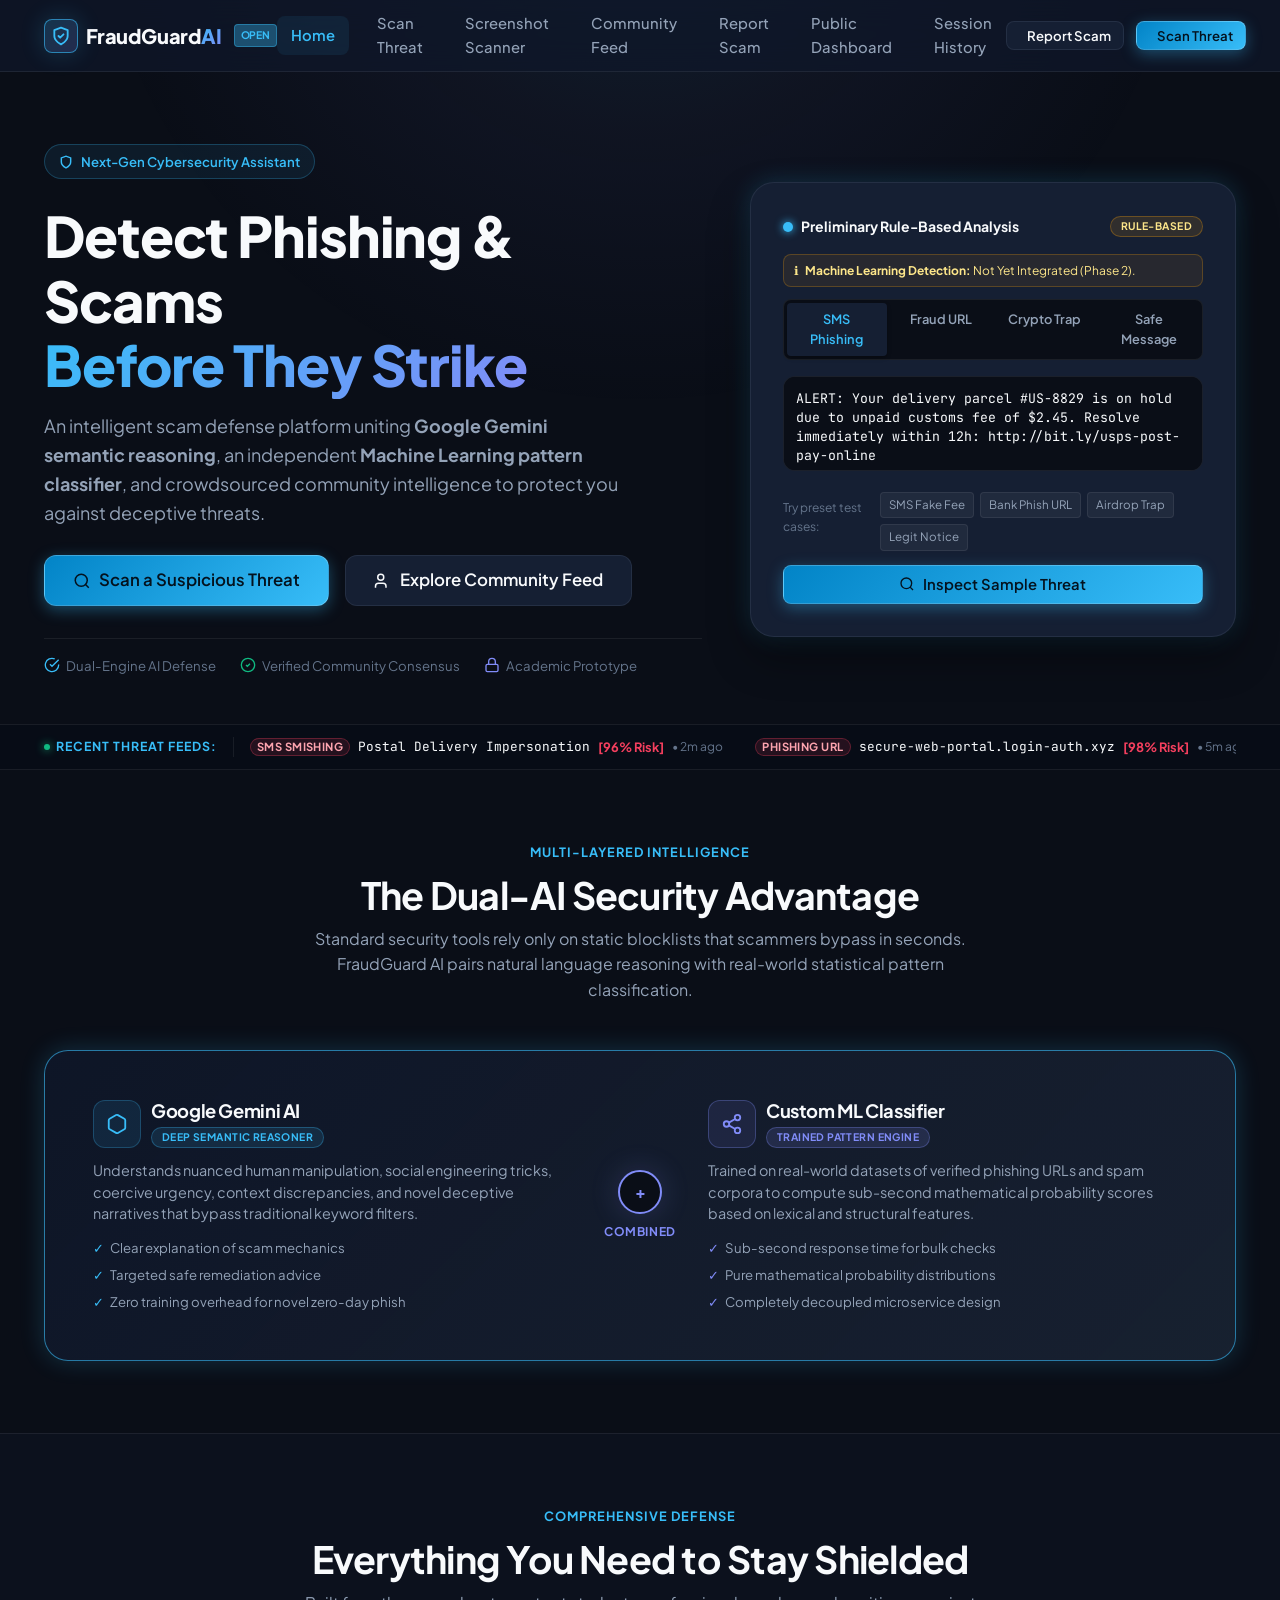
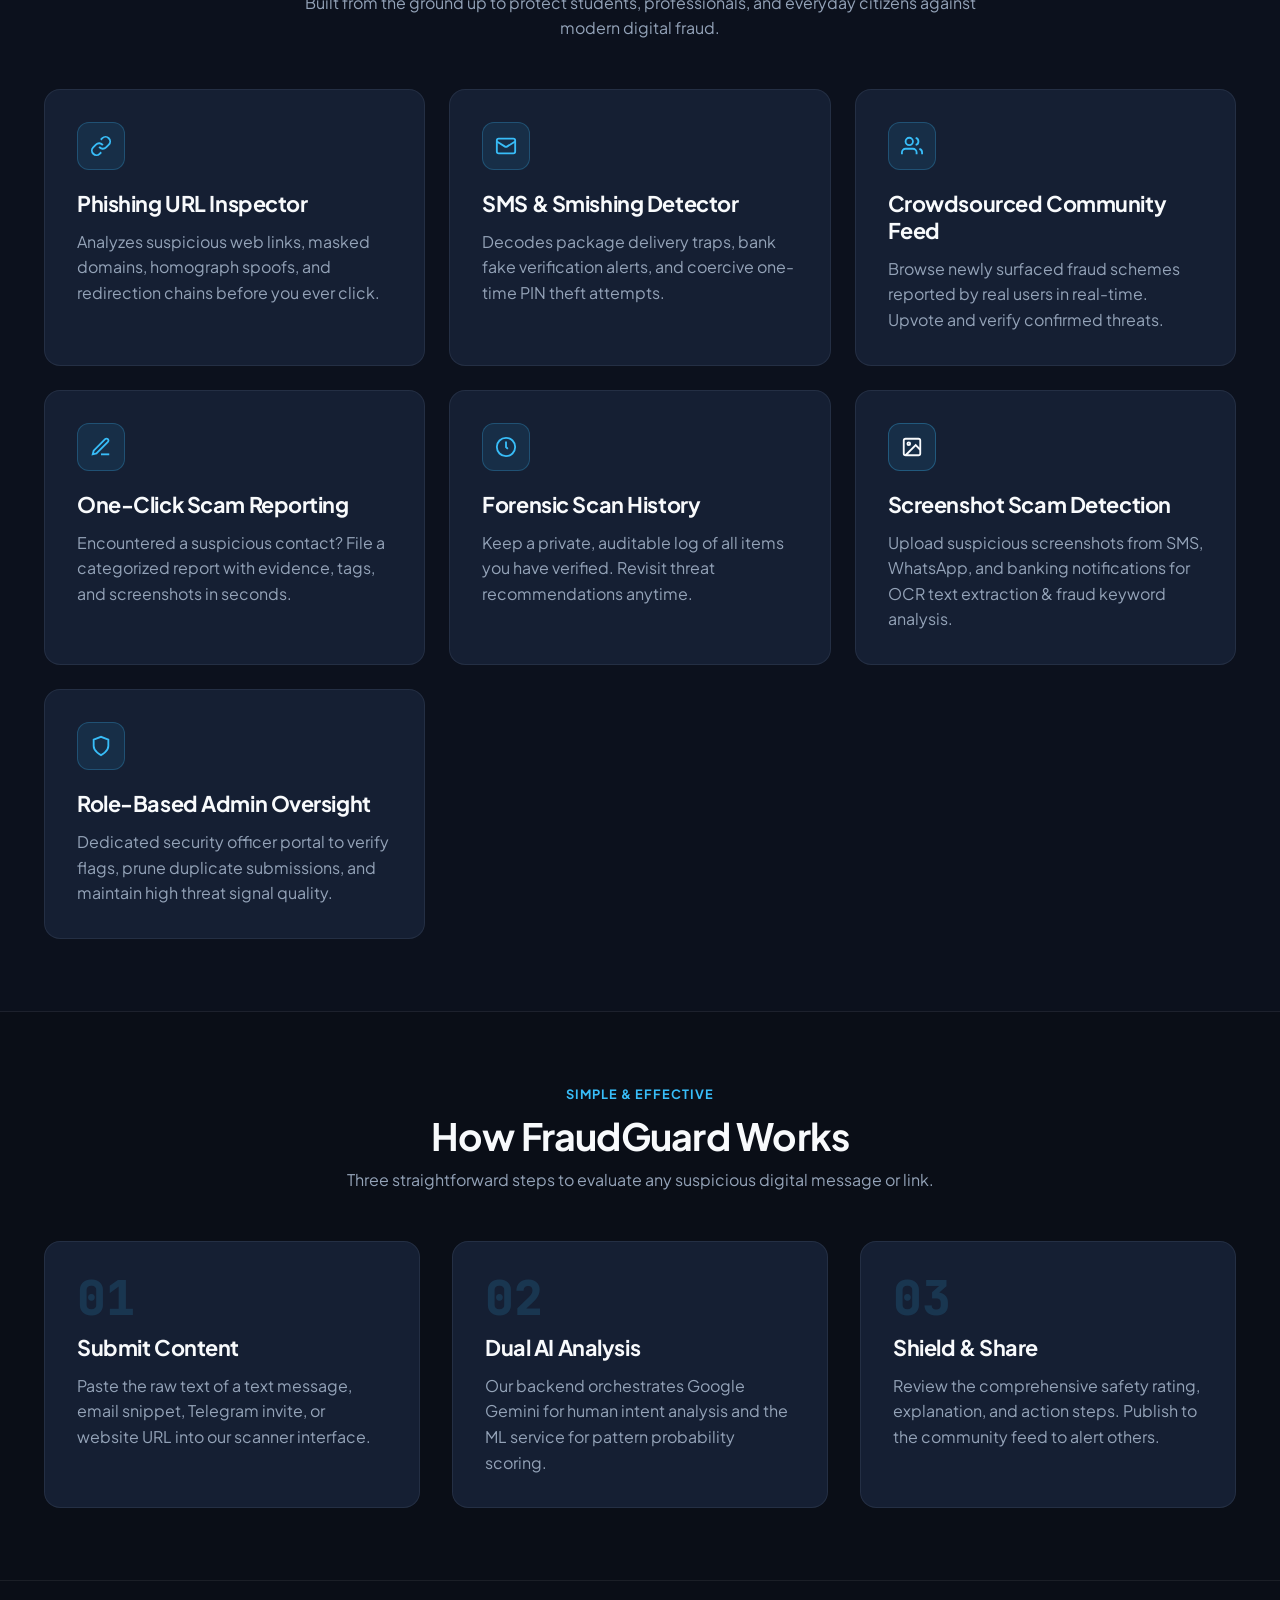
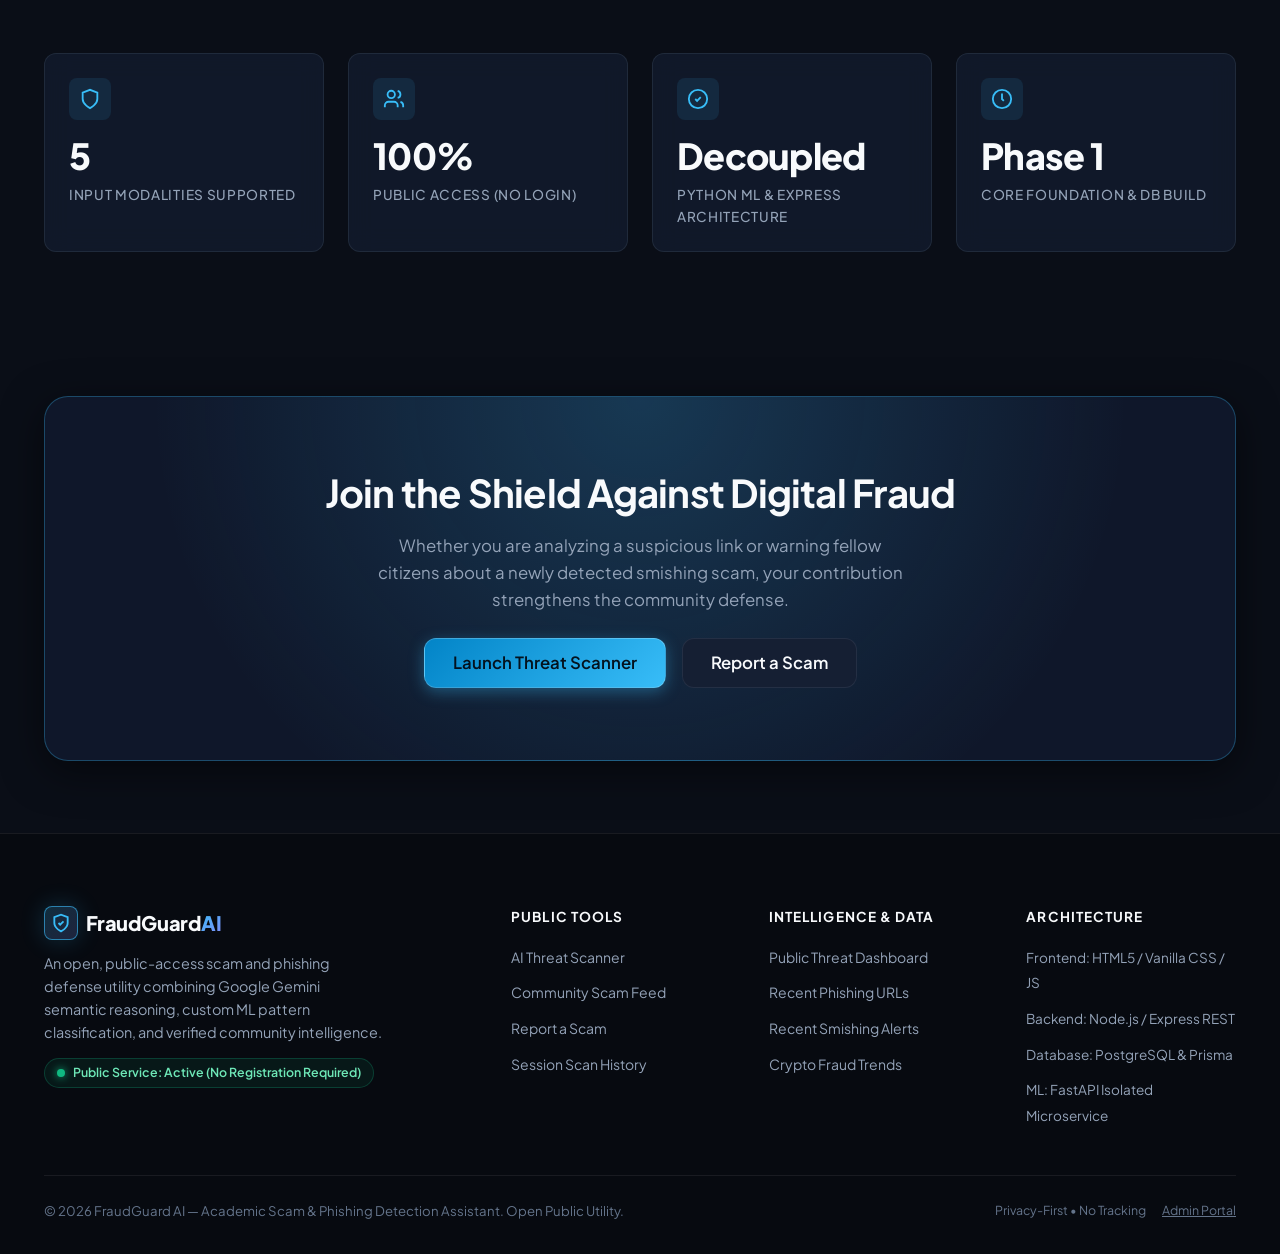
==== index.html @ fe442805 "Initial commit: FraudGuard AI frontend - HTML, CSS, JS pages and components" ====
<!DOCTYPE html>
<html lang="en">

<head>
  <meta charset="UTF-8">
  <meta name="viewport" content="width=device-width, initial-scale=1.0">
  <meta name="description"
    content="FraudGuard AI - AI-Powered Community Scam and Phishing Detection Assistant combining Google Gemini and Machine Learning to protect users from online fraud.">
  <title>FraudGuard AI — Community Scam & Phishing Detection Assistant</title>

  <!-- Google Fonts: Plus Jakarta Sans & JetBrains Mono -->
  <link rel="preconnect" href="https://fonts.googleapis.com">
  <link rel="preconnect" href="https://fonts.gstatic.com" crossorigin>
  <link
    href="https://fonts.googleapis.com/css2?family=JetBrains+Mono:wght@400;500;600&family=Plus+Jakarta+Sans:wght@300;400;500;600;700;800&display=swap"
    rel="stylesheet">

  <!-- Core Design System & Components -->
  <link rel="stylesheet" href="css/variables.css">
  <link rel="stylesheet" href="css/base.css">
  <link rel="stylesheet" href="css/components.css">
  <link rel="stylesheet" href="css/home.css">
</head>

<body>

  <!-- Reusable Navigation Bar Mount -->
  <div id="navbar-mount"></div>

  <!-- Toast Notification Container -->
  <div id="toast-container"></div>

  <main class="main-content">
    <!-- =====================================================================
         1. HERO SECTION & INTERACTIVE PLAYGROUND
         ===================================================================== -->
    <section class="hero-section">
      <div class="app-container hero-grid">

        <!-- Left Hero Column: Value Proposition -->
        <div class="hero-content">
          <div class="hero-pill">
            <svg width="14" height="14" viewBox="0 0 24 24" fill="none" stroke="currentColor" stroke-width="2.5">
              <path d="M12 22s8-4 8-10V5l-8-3-8 3v7c0 6 8 10 8 10z" />
            </svg>
            <span>Next-Gen Cybersecurity Assistant</span>
          </div>

          <h1 class="hero-title">
            Detect Phishing & Scams <br>
            <span class="gradient-text-cyan">Before They Strike</span>
          </h1>

          <p class="hero-subtitle">
            An intelligent scam defense platform uniting <strong>Google Gemini semantic reasoning</strong>, an
            independent <strong>Machine Learning pattern classifier</strong>, and crowdsourced community intelligence to
            protect you against deceptive threats.
          </p>

          <div class="hero-actions">
            <a href="pages/scan.html" class="btn btn-primary btn-lg">
              <svg width="18" height="18" viewBox="0 0 24 24" fill="none" stroke="currentColor" stroke-width="2">
                <circle cx="11" cy="11" r="8" />
                <path d="m21 21-4.3-4.3" />
              </svg>
              Scan a Suspicious Threat
            </a>
            <a href="pages/feed.html" class="btn btn-secondary btn-lg">
              <svg width="18" height="18" viewBox="0 0 24 24" fill="none" stroke="currentColor" stroke-width="2">
                <path d="M16 21v-2a4 4 0 0 0-4-4H6a4 4 0 0 0-4 4v2" />
                <circle cx="9" cy="7" r="4" />
              </svg>
              Explore Community Feed
            </a>
          </div>

          <div class="hero-trust">
            <div class="trust-item">
              <svg width="16" height="16" viewBox="0 0 24 24" fill="none" stroke="var(--primary)" stroke-width="2">
                <path d="M22 11.08V12a10 10 0 1 1-5.93-9.14" />
                <polyline points="22 4 12 14.01 9 11.01" />
              </svg>
              <span>Dual-Engine AI Defense</span>
            </div>
            <div class="trust-item">
              <svg width="16" height="16" viewBox="0 0 24 24" fill="none" stroke="var(--success)" stroke-width="2">
                <circle cx="12" cy="12" r="10" />
                <path d="m9 12 2 2 4-4" />
              </svg>
              <span>Verified Community Consensus</span>
            </div>
            <div class="trust-item">
              <svg width="16" height="16" viewBox="0 0 24 24" fill="none" stroke="var(--secondary)" stroke-width="2">
                <rect x="3" y="11" width="18" height="11" rx="2" ry="2" />
                <path d="M7 11V7a5 5 0 0 1 10 0v4" />
              </svg>
              <span>Academic Prototype</span>
            </div>
          </div>
        </div>

        <!-- Right Hero Column: Interactive Quick Demo Playground -->
        <div class="hero-demo-card">
          <div class="demo-card-header">
            <div style="display:flex; align-items:center; gap:8px;">
              <span
                style="width:10px; height:10px; border-radius:50%; background:var(--primary); box-shadow:0 0 8px var(--primary);"></span>
              <span style="font-size:0.875rem; font-weight:700; color:var(--text-main);">Preliminary Rule-Based
                Analysis</span>
            </div>
            <span class="badge badge-warning" style="font-size:0.65rem;">Rule-Based</span>
          </div>

          <!-- ML Not Yet Integrated Notice -->
          <div
            style="margin-bottom: 12px; background: rgba(245, 158, 11, 0.08); border: 1px solid rgba(245, 158, 11, 0.25); border-radius: var(--radius-sm); padding: 6px 10px; font-size: 0.75rem; color: #fde68a; display: flex; align-items: center; gap: 6px;">
            <span>ℹ</span>
            <span><strong>Machine Learning Detection:</strong> Not Yet Integrated (Phase 2).</span>
          </div>

          <div class="demo-tabs">
            <div class="demo-tab active" data-type="sms">SMS Phishing</div>
            <div class="demo-tab" data-type="url">Fraud URL</div>
            <div class="demo-tab" data-type="crypto">Crypto Trap</div>
            <div class="demo-tab" data-type="safe">Safe Message</div>
          </div>

          <textarea id="demo-threat-input" class="demo-input-box"
            placeholder="Paste suspicious SMS text, phishing URL, or message here...">ALERT: Your delivery parcel #US-8829 is on hold due to unpaid customs fee of $2.45. Resolve immediately within 12h: http://bit.ly/usps-post-pay-online</textarea>

          <div style="display:flex; justify-content:space-between; align-items:center; margin-top:6px;">
            <span style="font-size:0.75rem; color:var(--text-dim);">Try preset test cases:</span>
            <div class="demo-presets">
              <span class="preset-chip" data-preset="sms">SMS Fake Fee</span>
              <span class="preset-chip" data-preset="url">Bank Phish URL</span>
              <span class="preset-chip" data-preset="crypto">Airdrop Trap</span>
              <span class="preset-chip" data-preset="safe">Legit Notice</span>
            </div>
          </div>

          <button id="demo-analyze-btn" class="btn btn-primary" style="width:100%; margin-top:14px;">
            <svg width="16" height="16" viewBox="0 0 24 24" fill="none" stroke="currentColor" stroke-width="2">
              <circle cx="11" cy="11" r="8" />
              <path d="m21 21-4.3-4.3" />
            </svg>
            Inspect Sample Threat
          </button>

          <!-- Dynamic Analysis Result Panel -->
          <div id="demo-result-panel" class="demo-result-panel" style="display:none;">
            <div class="demo-score-row">
              <span id="demo-risk-badge" class="badge badge-danger">
                <span class="badge-dot"></span> Heuristic Risk Indicator
              </span>
              <span id="demo-score-number"
                style="font-family:var(--font-mono); font-weight:700; font-size:1.1rem; color:var(--text-main);">92/100</span>
            </div>

            <div class="demo-score-meter">
              <div id="demo-score-fill" class="demo-score-fill"
                style="width:92%; background:var(--danger); box-shadow:0 0 10px var(--danger);"></div>
            </div>

            <p id="demo-analysis-summary"
              style="font-size:0.8rem; color:var(--text-muted); margin-top:4px; line-height:1.4;">
              Evaluating content semantics and deceptive indicators...
            </p>

            <ul id="demo-flags-list" style="list-style:none; padding-left:0; margin-top:6px;"></ul>

            <div
              style="margin-top:8px; padding-top:8px; border-top:1px solid var(--border-subtle); display:flex; justify-content:space-between; align-items:center;">
              <span style="font-size:0.7rem; color:var(--text-dim);">Rule-based preliminary check</span>
              <a href="pages/scan.html" class="btn btn-outline btn-sm" style="font-size:0.75rem; padding:4px 10px;">
                Open Full Scanner &rarr;
              </a>
            </div>
          </div>
        </div>

      </div>
    </section>

    <!-- =====================================================================
         2. LIVE COMMUNITY THREAT TICKER
         ===================================================================== -->
    <div class="threat-ticker-bar">
      <div class="app-container" style="display:flex; align-items:center;">
        <div class="ticker-label">
          <span class="status-dot-pulse" style="width:6px; height:6px;"></span>
          Recent Threat Feeds:
        </div>
        <div style="overflow:hidden; flex:1; margin-left:var(--space-md);">
          <div id="threat-ticker-track" class="ticker-inner">
            <!-- Populated via home.js -->
          </div>
        </div>
      </div>
    </div>

    <!-- =====================================================================
         3. DUAL-ENGINE AI ADVANTAGE SHOWCASE
         ===================================================================== -->
    <section class="page-section">
      <div class="app-container">
        <div class="section-header">
          <span class="section-tag">Multi-Layered Intelligence</span>
          <h2>The Dual-AI Security Advantage</h2>
          <p>
            Standard security tools rely only on static blocklists that scammers bypass in seconds. FraudGuard AI pairs
            natural language reasoning with real-world statistical pattern classification.
          </p>
        </div>

        <div class="dual-engine-box">
          <!-- Engine 1 -->
          <div class="engine-col">
            <div style="display:flex; align-items:center; gap:10px;">
              <div class="feature-icon-wrapper" style="margin-bottom:0;">
                <svg width="22" height="22" viewBox="0 0 24 24" fill="none" stroke="currentColor" stroke-width="2">
                  <path
                    d="M21 16V8a2 2 0 0 0-1-1.73l-7-4a2 2 0 0 0-2 0l-7 4A2 2 0 0 0 3 8v8a2 2 0 0 0 1 1.73l7 4a2 2 0 0 0 2 0l7-4A2 2 0 0 0 21 16z" />
                </svg>
              </div>
              <div>
                <h3 style="font-size:1.15rem;">Google Gemini AI</h3>
                <span class="badge badge-primary" style="font-size:0.65rem;">Deep Semantic Reasoner</span>
              </div>
            </div>
            <p style="font-size:0.9rem; line-height:1.5;">
              Understands nuanced human manipulation, social engineering tricks, coercive urgency, context
              discrepancies, and novel deceptive narratives that bypass traditional keyword filters.
            </p>
            <ul
              style="list-style:none; font-size:0.825rem; color:var(--text-muted); display:flex; flex-direction:column; gap:6px;">
              <li style="display:flex; gap:6px;"><span style="color:var(--primary);">✓</span> Clear explanation of scam
                mechanics</li>
              <li style="display:flex; gap:6px;"><span style="color:var(--primary);">✓</span> Targeted safe remediation
                advice</li>
              <li style="display:flex; gap:6px;"><span style="color:var(--primary);">✓</span> Zero training overhead for
                novel zero-day phish</li>
            </ul>
          </div>

          <!-- Central Connector -->
          <div class="engine-connector">
            <div class="engine-plus-badge">+</div>
            <span
              style="font-size:0.75rem; color:var(--secondary); font-weight:700; text-transform:uppercase; letter-spacing:0.05em;">Combined</span>
          </div>

          <!-- Engine 2 -->
          <div class="engine-col">
            <div style="display:flex; align-items:center; gap:10px;">
              <div class="feature-icon-wrapper"
                style="margin-bottom:0; background:rgba(129, 140, 248, 0.1); border-color:rgba(129, 140, 248, 0.3); color:var(--secondary);">
                <svg width="22" height="22" viewBox="0 0 24 24" fill="none" stroke="currentColor" stroke-width="2">
                  <circle cx="18" cy="5" r="3" />
                  <circle cx="6" cy="12" r="3" />
                  <circle cx="18" cy="19" r="3" />
                  <line x1="8.59" y1="13.51" x2="15.42" y2="17.49" />
                  <line x1="15.41" y1="6.51" x2="8.59" y2="10.49" />
                </svg>
              </div>
              <div>
                <h3 style="font-size:1.15rem;">Custom ML Classifier</h3>
                <span class="badge"
                  style="background:rgba(129, 140, 248, 0.15); color:var(--secondary); border:1px solid rgba(129, 140, 248, 0.3); font-size:0.65rem;">Trained
                  Pattern Engine</span>
              </div>
            </div>
            <p style="font-size:0.9rem; line-height:1.5;">
              Trained on real-world datasets of verified phishing URLs and spam corpora to compute sub-second
              mathematical probability scores based on lexical and structural features.
            </p>
            <ul
              style="list-style:none; font-size:0.825rem; color:var(--text-muted); display:flex; flex-direction:column; gap:6px;">
              <li style="display:flex; gap:6px;"><span style="color:var(--secondary);">✓</span> Sub-second response time
                for bulk checks</li>
              <li style="display:flex; gap:6px;"><span style="color:var(--secondary);">✓</span> Pure mathematical
                probability distributions</li>
              <li style="display:flex; gap:6px;"><span style="color:var(--secondary);">✓</span> Completely decoupled
                microservice design</li>
            </ul>
          </div>
        </div>
      </div>
    </section>

    <!-- =====================================================================
         4. CORE PLATFORM CAPABILITIES GRID
         ===================================================================== -->
    <section class="page-section"
      style="background:rgba(15, 23, 42, 0.4); border-top:1px solid var(--border-subtle); border-bottom:1px solid var(--border-subtle);">
      <div class="app-container">
        <div class="section-header">
          <span class="section-tag">Comprehensive Defense</span>
          <h2>Everything You Need to Stay Shielded</h2>
          <p>Built from the ground up to protect students, professionals, and everyday citizens against modern digital
            fraud.</p>
        </div>

        <div class="feature-grid">
          <!-- Feature 1 -->
          <div class="feature-card">
            <div class="feature-icon-wrapper">
              <svg width="22" height="22" viewBox="0 0 24 24" fill="none" stroke="currentColor" stroke-width="2">
                <path d="M10 13a5 5 0 0 0 7.54.54l3-3a5 5 0 0 0-7.07-7.07l-1.72 1.71" />
                <path d="M14 11a5 5 0 0 0-7.54-.54l-3 3a5 5 0 0 0 7.07 7.07l1.71-1.71" />
              </svg>
            </div>
            <h3>Phishing URL Inspector</h3>
            <p>Analyzes suspicious web links, masked domains, homograph spoofs, and redirection chains before you ever
              click.</p>
          </div>

          <!-- Feature 2 -->
          <div class="feature-card">
            <div class="feature-icon-wrapper">
              <svg width="22" height="22" viewBox="0 0 24 24" fill="none" stroke="currentColor" stroke-width="2">
                <rect x="2" y="4" width="20" height="16" rx="2" />
                <path d="m22 7-8.97 5.7a1.94 1.94 0 0 1-2.06 0L2 7" />
              </svg>
            </div>
            <h3>SMS & Smishing Detector</h3>
            <p>Decodes package delivery traps, bank fake verification alerts, and coercive one-time PIN theft attempts.
            </p>
          </div>

          <!-- Feature 3 -->
          <div class="feature-card">
            <div class="feature-icon-wrapper">
              <svg width="22" height="22" viewBox="0 0 24 24" fill="none" stroke="currentColor" stroke-width="2">
                <path d="M17 21v-2a4 4 0 0 0-4-4H5a4 4 0 0 0-4 4v2" />
                <circle cx="9" cy="7" r="4" />
                <path d="M23 21v-2a4 4 0 0 0-3-3.87" />
                <path d="M16 3.13a4 4 0 0 1 0 7.75" />
              </svg>
            </div>
            <h3>Crowdsourced Community Feed</h3>
            <p>Browse newly surfaced fraud schemes reported by real users in real-time. Upvote and verify confirmed
              threats.</p>
          </div>

          <!-- Feature 4 -->
          <div class="feature-card">
            <div class="feature-icon-wrapper">
              <svg width="22" height="22" viewBox="0 0 24 24" fill="none" stroke="currentColor" stroke-width="2">
                <path d="M12 20h9" />
                <path d="M16.5 3.5a2.121 2.121 0 0 1 3 3L7 19l-4 1 1-4L16.5 3.5z" />
              </svg>
            </div>
            <h3>One-Click Scam Reporting</h3>
            <p>Encountered a suspicious contact? File a categorized report with evidence, tags, and screenshots in
              seconds.</p>
          </div>

          <!-- Feature 5 -->
          <div class="feature-card">
            <div class="feature-icon-wrapper">
              <svg width="22" height="22" viewBox="0 0 24 24" fill="none" stroke="currentColor" stroke-width="2">
                <circle cx="12" cy="12" r="10" />
                <polyline points="12 6 12 12 14 14" />
              </svg>
            </div>
            <h3>Forensic Scan History</h3>
            <p>Keep a private, auditable log of all items you have verified. Revisit threat recommendations anytime.</p>
          </div>

          <!-- Feature 7: Screenshot Scam Detection -->
          <div class="feature-card">
            <div class="feature-icon-wrapper" style="background:rgba(56, 189, 248, 0.1); border-color:rgba(56, 189, 248, 0.3); color:var(--accent-cyan);">
              <svg width="22" height="22" viewBox="0 0 24 24" fill="none" stroke="currentColor" stroke-width="2">
                <rect x="3" y="3" width="18" height="18" rx="2" ry="2"/>
                <circle cx="8.5" cy="8.5" r="1.5"/>
                <polyline points="21 15 16 10 5 21"/>
              </svg>
            </div>
            <h3>Screenshot Scam Detection</h3>
            <p>Upload suspicious screenshots from SMS, WhatsApp, and banking notifications for OCR text extraction & fraud keyword analysis.</p>
          </div>

          <!-- Feature 6 -->
          <div class="feature-card">
            <div class="feature-icon-wrapper">
              <svg width="22" height="22" viewBox="0 0 24 24" fill="none" stroke="currentColor" stroke-width="2">
                <path d="M12 22s8-4 8-10V5l-8-3-8 3v7c0 6 8 10 8 10z" />
              </svg>
            </div>
            <h3>Role-Based Admin Oversight</h3>
            <p>Dedicated security officer portal to verify flags, prune duplicate submissions, and maintain high threat
              signal quality.</p>
          </div>
        </div>
      </div>
    </section>

    <!-- =====================================================================
         5. HOW IT WORKS 3-STEP PROCESS
         ===================================================================== -->
    <section class="page-section">
      <div class="app-container">
        <div class="section-header">
          <span class="section-tag">Simple & Effective</span>
          <h2>How FraudGuard Works</h2>
          <p>Three straightforward steps to evaluate any suspicious digital message or link.</p>
        </div>

        <div class="workflow-grid">
          <!-- Step 1 -->
          <div class="workflow-card">
            <div class="step-number">01</div>
            <h3>Submit Content</h3>
            <p>Paste the raw text of a text message, email snippet, Telegram invite, or website URL into our scanner
              interface.</p>
          </div>

          <!-- Step 2 -->
          <div class="workflow-card">
            <div class="step-number">02</div>
            <h3>Dual AI Analysis</h3>
            <p>Our backend orchestrates Google Gemini for human intent analysis and the ML service for pattern
              probability scoring.</p>
          </div>

          <!-- Step 3 -->
          <div class="workflow-card">
            <div class="step-number">03</div>
            <h3>Shield & Share</h3>
            <p>Review the comprehensive safety rating, explanation, and action steps. Publish to the community feed to
              alert others.</p>
          </div>
        </div>
      </div>
    </section>

    <!-- =====================================================================
         6. COMMUNITY IMPACT & ARCHITECTURE STATUS
         ===================================================================== -->
    <section id="community-stats-section" class="page-section" style="border-top:1px solid var(--border-subtle);">
      <div class="app-container">
        <div class="stats-grid">
          <div class="stat-card">
            <div class="stat-icon">
              <svg width="22" height="22" viewBox="0 0 24 24" fill="none" stroke="currentColor" stroke-width="2">
                <path d="M12 22s8-4 8-10V5l-8-3-8 3v7c0 6 8 10 8 10z" />
              </svg>
            </div>
            <div class="stat-value">5</div>
            <div class="stat-label">Input Modalities Supported</div>
          </div>

          <div class="stat-card">
            <div class="stat-icon">
              <svg width="22" height="22" viewBox="0 0 24 24" fill="none" stroke="currentColor" stroke-width="2">
                <path d="M16 21v-2a4 4 0 0 0-4-4H6a4 4 0 0 0-4 4v2" />
                <circle cx="9" cy="7" r="4" />
                <path d="M22 21v-2a4 4 0 0 0-3-3.87" />
                <path d="M16 3.13a4 4 0 0 1 0 7.75" />
              </svg>
            </div>
            <div class="stat-value">100%</div>
            <div class="stat-label">Public Access (No Login)</div>
          </div>

          <div class="stat-card">
            <div class="stat-icon">
              <svg width="22" height="22" viewBox="0 0 24 24" fill="none" stroke="currentColor" stroke-width="2">
                <path d="m9 12 2 2 4-4" />
                <circle cx="12" cy="12" r="10" />
              </svg>
            </div>
            <div class="stat-value">Decoupled</div>
            <div class="stat-label">Python ML & Express Architecture</div>
          </div>

          <div class="stat-card">
            <div class="stat-icon">
              <svg width="22" height="22" viewBox="0 0 24 24" fill="none" stroke="currentColor" stroke-width="2">
                <circle cx="12" cy="12" r="10" />
                <polyline points="12 6 12 12 14 14" />
              </svg>
            </div>
            <div class="stat-value">Phase 1</div>
            <div class="stat-label">Core Foundation & DB Build</div>
          </div>
        </div>
      </div>
    </section>

    <!-- =====================================================================
         7. CALL TO ACTION BANNER
         ===================================================================== -->
    <section class="page-section">
      <div class="app-container">
        <div class="cta-banner">
          <h2 style="font-size:clamp(1.8rem, 3vw, 2.5rem);">Join the Shield Against Digital Fraud</h2>
          <p style="max-width:540px; font-size:1.05rem;">
            Whether you are analyzing a suspicious link or warning fellow citizens about a newly detected smishing scam,
            your contribution strengthens the community defense.
          </p>
          <div style="display:flex; gap:var(--space-md); flex-wrap:wrap; margin-top:var(--space-xs);">
            <a href="pages/scan.html" class="btn btn-primary btn-lg">Launch Threat Scanner</a>
            <a href="pages/report.html" class="btn btn-secondary btn-lg">Report a Scam</a>
          </div>
        </div>
      </div>
    </section>
  </main>

  <!-- Reusable Footer Mount -->
  <div id="footer-mount"></div>

  <!-- Modular Scripts -->
  <script src="js/config.js"></script>
  <script src="js/storage.js"></script>
  <script src="js/components/toast.js"></script>
  <script src="js/components/navbar.js"></script>
  <script src="js/components/footer.js"></script>
  <script src="js/home.js"></script>
</body>

</html>
---- css/variables.css ----
/**
 * FraudGuard AI - Design System Variables & Tokens
 * Modern Cybersecurity & AI Aesthetics: Deep dark space canvas, neon cyan/indigo glow, crisp hierarchy.
 */

:root {
  /* Color Palette - Core Canvas & Surfaces */
  --bg-primary: #0a0e17;        /* Ultra deep slate blue */
  --bg-secondary: #0f172a;      /* Slate navy container */
  --bg-surface: #151f33;        /* Card surface */
  --bg-surface-hover: #1e2c47;  /* Hover card surface */
  --bg-glass: rgba(15, 23, 42, 0.75);
  --bg-glass-card: rgba(21, 31, 51, 0.65);
  --bg-glass-subtle: rgba(255, 255, 255, 0.03);

  /* Borders & Dividers */
  --border-subtle: rgba(255, 255, 255, 0.07);
  --border-card: rgba(148, 163, 184, 0.12);
  --border-focus: rgba(56, 189, 248, 0.6);
  --border-glass: rgba(255, 255, 255, 0.1);

  /* Primary Brand & AI Accent */
  --primary: #38bdf8;           /* Neon Cyan */
  --primary-glow: rgba(56, 189, 248, 0.35);
  --primary-hover: #0284c7;
  --secondary: #818cf8;         /* Electric Indigo */
  --secondary-glow: rgba(129, 140, 248, 0.35);
  --accent-purple: #c084fc;      /* AI Magenta / Purple */

  /* Semantic Status Colors */
  --danger: #f43f5e;            /* High Risk / Phishing / Scam */
  --danger-glow: rgba(244, 63, 94, 0.35);
  --danger-bg: rgba(244, 63, 94, 0.12);
  --danger-border: rgba(244, 63, 94, 0.3);

  --warning: #f59e0b;           /* Suspicious / Medium Risk */
  --warning-glow: rgba(245, 158, 11, 0.35);
  --warning-bg: rgba(245, 158, 11, 0.12);
  --warning-border: rgba(245, 158, 11, 0.3);

  --success: #10b981;           /* Legitimate / Safe */
  --success-glow: rgba(16, 185, 129, 0.35);
  --success-bg: rgba(16, 185, 129, 0.12);
  --success-border: rgba(16, 185, 129, 0.3);

  --info: #0ea5e9;              /* Neutral Analysis / System */
  --info-bg: rgba(14, 165, 233, 0.12);

  /* Typography Colors */
  --text-main: #f8fafc;         /* Bright high-contrast white */
  --text-muted: #94a3b8;        /* Soft secondary slate */
  --text-dim: #64748b;          /* Low priority tertiary slate */
  --text-inverse: #090d16;

  /* Typography Families */
  --font-sans: 'Plus Jakarta Sans', -apple-system, BlinkMacSystemFont, 'Segoe UI', Roboto, Oxygen, Ubuntu, Cantarell, sans-serif;
  --font-mono: 'JetBrains Mono', 'Fira Code', Menlo, Monaco, Consolas, monospace;

  /* Spacing Scale */
  --space-2xs: 0.25rem;  /* 4px */
  --space-xs: 0.5rem;   /* 8px */
  --space-sm: 0.75rem;  /* 12px */
  --space-md: 1rem;     /* 16px */
  --space-lg: 1.5rem;   /* 24px */
  --space-xl: 2rem;     /* 32px */
  --space-2xl: 3rem;    /* 48px */
  --space-3xl: 4.5rem;  /* 72px */

  /* Radius */
  --radius-xs: 4px;
  --radius-sm: 8px;
  --radius-md: 12px;
  --radius-lg: 16px;
  --radius-xl: 24px;
  --radius-full: 9999px;

  /* Shadows & Glows */
  --shadow-sm: 0 2px 4px rgba(0, 0, 0, 0.25);
  --shadow-md: 0 4px 12px rgba(0, 0, 0, 0.35);
  --shadow-lg: 0 10px 25px -5px rgba(0, 0, 0, 0.5);
  --shadow-glow-cyan: 0 0 25px rgba(56, 189, 248, 0.2);
  --shadow-glow-indigo: 0 0 30px rgba(129, 140, 248, 0.2);
  --shadow-glow-danger: 0 0 25px rgba(244, 63, 94, 0.25);

  /* Transitions */
  --transition-fast: 150ms cubic-bezier(0.4, 0, 0.2, 1);
  --transition-normal: 250ms cubic-bezier(0.4, 0, 0.2, 1);
  --transition-slow: 400ms cubic-bezier(0.16, 1, 0.3, 1);

  /* Container Max Width */
  --max-width: 1240px;
  --header-height: 72px;
}
---- css/base.css ----
/**
 * FraudGuard AI - Base Styles & Typography Reset
 */

@import url('https://fonts.googleapis.com/css2?family=JetBrains+Mono:wght@400;500;600&family=Plus+Jakarta+Sans:wght@300;400;500;600;700;800&display=swap');

*, *::before, *::after {
  box-sizing: border-box;
  margin: 0;
  padding: 0;
}

html {
  font-size: 16px;
  scroll-behavior: smooth;
  color-scheme: dark;
}

body {
  font-family: var(--font-sans);
  background-color: var(--bg-primary);
  color: var(--text-main);
  line-height: 1.6;
  min-height: 100vh;
  display: flex;
  flex-direction: column;
  overflow-x: hidden;
  -webkit-font-smoothing: antialiased;
  -moz-osx-font-smoothing: grayscale;
}

/* Background atmospheric cyber glow */
body::before {
  content: '';
  position: fixed;
  top: 0;
  left: 50%;
  transform: translateX(-50%);
  width: 100vw;
  height: 600px;
  background: radial-gradient(circle 800px at 50% -150px, rgba(56, 189, 248, 0.12), rgba(129, 140, 248, 0.05), transparent 70%);
  pointer-events: none;
  z-index: 0;
}

/* Typography elements */
h1, h2, h3, h4, h5, h6 {
  font-weight: 700;
  line-height: 1.25;
  color: var(--text-main);
  letter-spacing: -0.02em;
}

h1 {
  font-size: clamp(2.25rem, 4vw + 1rem, 3.5rem);
  font-weight: 800;
}

h2 {
  font-size: clamp(1.75rem, 2.5vw + 0.5rem, 2.35rem);
}

h3 {
  font-size: 1.35rem;
}

p {
  color: var(--text-muted);
}

a {
  color: var(--primary);
  text-decoration: none;
  transition: color var(--transition-fast);
}

a:hover {
  color: var(--primary-hover);
}

img, svg {
  display: block;
  max-width: 100%;
}

button, input, select, textarea {
  font-family: inherit;
  font-size: inherit;
  color: inherit;
}

button {
  cursor: pointer;
  border: none;
  background: none;
}

code, pre {
  font-family: var(--font-mono);
}

/* Scrollbar customization */
::-webkit-scrollbar {
  width: 8px;
  height: 8px;
}

::-webkit-scrollbar-track {
  background: var(--bg-primary);
}

::-webkit-scrollbar-thumb {
  background: #1e293b;
  border-radius: var(--radius-full);
}

::-webkit-scrollbar-thumb:hover {
  background: #334155;
}

/* Main Layout & Containers */
.app-container {
  width: 100%;
  max-width: var(--max-width);
  margin: 0 auto;
  padding: 0 var(--space-lg);
  position: relative;
  z-index: 1;
}

.main-content {
  flex: 1;
  display: flex;
  flex-direction: column;
}

.page-section {
  padding: var(--space-3xl) 0;
  position: relative;
}

/* Text Gradient Utilities */
.gradient-text-cyan {
  background: linear-gradient(135deg, #38bdf8 0%, #818cf8 100%);
  -webkit-background-clip: text;
  -webkit-text-fill-color: transparent;
}

.gradient-text-gold {
  background: linear-gradient(135deg, #fbbf24 0%, #f59e0b 100%);
  -webkit-background-clip: text;
  -webkit-text-fill-color: transparent;
}

.gradient-text-danger {
  background: linear-gradient(135deg, #fb7185 0%, #e11d48 100%);
  -webkit-background-clip: text;
  -webkit-text-fill-color: transparent;
}

/* Accessibility */
.sr-only {
  position: absolute;
  width: 1px;
  height: 1px;
  padding: 0;
  margin: -1px;
  overflow: hidden;
  clip: rect(0, 0, 0, 0);
  white-space: nowrap;
  border: 0;
}
---- css/components.css ----
/**
 * FraudGuard AI - Reusable UI Components
 */

/* ==========================================================================
   1. NAVIGATION BAR
   ========================================================================== */
.site-header {
  position: sticky;
  top: 0;
  height: var(--header-height);
  background: var(--bg-glass);
  backdrop-filter: blur(16px);
  -webkit-backdrop-filter: blur(16px);
  border-bottom: 1px solid var(--border-subtle);
  z-index: 1000;
  display: flex;
  align-items: center;
}

.header-inner {
  display: flex;
  align-items: center;
  justify-content: space-between;
  width: 100%;
}

.brand-logo {
  display: flex;
  align-items: center;
  gap: var(--space-xs);
  text-decoration: none;
  font-size: 1.25rem;
  font-weight: 800;
  color: var(--text-main);
  letter-spacing: -0.01em;
}

.brand-icon {
  width: 34px;
  height: 34px;
  background: linear-gradient(135deg, rgba(56, 189, 248, 0.2), rgba(129, 140, 248, 0.2));
  border: 1px solid var(--border-focus);
  border-radius: var(--radius-sm);
  display: flex;
  align-items: center;
  justify-content: center;
  color: var(--primary);
  box-shadow: var(--shadow-glow-cyan);
}

.brand-badge {
  font-size: 0.65rem;
  padding: 2px 6px;
  background: var(--primary-glow);
  color: var(--primary);
  border-radius: var(--radius-xs);
  border: 1px solid rgba(56, 189, 248, 0.4);
  text-transform: uppercase;
  font-weight: 700;
  margin-left: 4px;
}

.nav-links {
  display: flex;
  align-items: center;
  list-style: none;
  gap: var(--space-xs);
}

.nav-link {
  display: inline-flex;
  align-items: center;
  gap: 6px;
  padding: 8px 14px;
  font-size: 0.925rem;
  font-weight: 500;
  color: var(--text-muted);
  border-radius: var(--radius-sm);
  transition: all var(--transition-fast);
}

.nav-link:hover {
  color: var(--text-main);
  background: var(--bg-glass-subtle);
}

.nav-link.active {
  color: var(--primary);
  background: rgba(56, 189, 248, 0.08);
  font-weight: 600;
}

.nav-actions {
  display: flex;
  align-items: center;
  gap: var(--space-sm);
}

.mobile-menu-btn {
  display: none;
  padding: 8px;
  color: var(--text-main);
  border-radius: var(--radius-sm);
}

/* ==========================================================================
   2. BUTTONS
   ========================================================================== */
.btn {
  display: inline-flex;
  align-items: center;
  justify-content: center;
  gap: 8px;
  font-weight: 600;
  font-size: 0.925rem;
  padding: 10px 18px;
  border-radius: var(--radius-sm);
  transition: all var(--transition-fast);
  cursor: pointer;
  white-space: nowrap;
  line-height: 1.2;
  text-decoration: none;
}

.btn-sm {
  padding: 6px 12px;
  font-size: 0.825rem;
}

.btn-lg {
  padding: 14px 28px;
  font-size: 1.05rem;
  border-radius: var(--radius-md);
}

.btn-primary {
  background: linear-gradient(135deg, #0284c7 0%, #38bdf8 100%);
  color: #04121e;
  box-shadow: 0 4px 15px rgba(56, 189, 248, 0.35);
  border: 1px solid rgba(255, 255, 255, 0.2);
}

.btn-primary:hover {
  background: linear-gradient(135deg, #0369a1 0%, #0284c7 100%);
  color: #ffffff;
  transform: translateY(-2px);
  box-shadow: 0 6px 20px rgba(56, 189, 248, 0.5);
}

.btn-secondary {
  background: var(--bg-surface);
  color: var(--text-main);
  border: 1px solid var(--border-card);
}

.btn-secondary:hover {
  background: var(--bg-surface-hover);
  border-color: var(--text-muted);
  transform: translateY(-2px);
}

.btn-outline {
  background: transparent;
  color: var(--primary);
  border: 1px solid var(--border-focus);
}

.btn-outline:hover {
  background: rgba(56, 189, 248, 0.1);
  color: #fff;
  border-color: var(--primary);
}

.btn-danger {
  background: linear-gradient(135deg, #e11d48 0%, #f43f5e 100%);
  color: #ffffff;
  box-shadow: 0 4px 15px rgba(244, 63, 94, 0.3);
}

.btn-danger:hover {
  background: #be123c;
  transform: translateY(-2px);
  box-shadow: 0 6px 20px rgba(244, 63, 94, 0.5);
}

.btn-glass {
  background: var(--bg-glass-subtle);
  border: 1px solid var(--border-subtle);
  color: var(--text-main);
  backdrop-filter: blur(8px);
}

.btn-glass:hover {
  background: rgba(255, 255, 255, 0.08);
  border-color: var(--border-card);
}

/* ==========================================================================
   3. CARDS & CONTAINERS
   ========================================================================== */
.card {
  background: var(--bg-surface);
  border: 1px solid var(--border-card);
  border-radius: var(--radius-lg);
  padding: var(--space-xl);
  transition: transform var(--transition-normal), border-color var(--transition-normal), box-shadow var(--transition-normal);
  position: relative;
  overflow: hidden;
}

.card-glass {
  background: var(--bg-glass-card);
  backdrop-filter: blur(16px);
  -webkit-backdrop-filter: blur(16px);
  border: 1px solid var(--border-glass);
}

.card-interactive:hover {
  transform: translateY(-4px);
  border-color: rgba(56, 189, 248, 0.4);
  box-shadow: var(--shadow-glow-cyan);
}

.card-header {
  display: flex;
  align-items: center;
  justify-content: space-between;
  margin-bottom: var(--space-md);
  padding-bottom: var(--space-sm);
  border-bottom: 1px solid var(--border-subtle);
}

.card-title {
  font-size: 1.25rem;
  font-weight: 700;
  display: flex;
  align-items: center;
  gap: 8px;
}

.card-desc {
  font-size: 0.925rem;
  color: var(--text-muted);
  line-height: 1.5;
}

/* ==========================================================================
   4. BADGES & STATUS PILLS
   ========================================================================== */
.badge {
  display: inline-flex;
  align-items: center;
  gap: 6px;
  font-size: 0.775rem;
  font-weight: 700;
  padding: 4px 10px;
  border-radius: var(--radius-full);
  text-transform: uppercase;
  letter-spacing: 0.04em;
  line-height: 1;
}

.badge-dot {
  width: 6px;
  height: 6px;
  border-radius: 50%;
}

.badge-danger {
  background: var(--danger-bg);
  color: #fda4af;
  border: 1px solid var(--danger-border);
}
.badge-danger .badge-dot { background: var(--danger); box-shadow: 0 0 6px var(--danger); }

.badge-warning {
  background: var(--warning-bg);
  color: #fde68a;
  border: 1px solid var(--warning-border);
}
.badge-warning .badge-dot { background: var(--warning); box-shadow: 0 0 6px var(--warning); }

.badge-success {
  background: var(--success-bg);
  color: #a7f3d0;
  border: 1px solid var(--success-border);
}
.badge-success .badge-dot { background: var(--success); box-shadow: 0 0 6px var(--success); }

.badge-info {
  background: var(--info-bg);
  color: #bae6fd;
  border: 1px solid rgba(14, 165, 233, 0.3);
}
.badge-info .badge-dot { background: var(--info); box-shadow: 0 0 6px var(--info); }

.badge-primary {
  background: rgba(56, 189, 248, 0.12);
  color: var(--primary);
  border: 1px solid rgba(56, 189, 248, 0.3);
}

/* ==========================================================================
   5. STATS TILES
   ========================================================================== */
.stats-grid {
  display: grid;
  grid-template-columns: repeat(auto-fit, minmax(220px, 1fr));
  gap: var(--space-lg);
}

.stat-card {
  background: var(--bg-glass-card);
  border: 1px solid var(--border-card);
  border-radius: var(--radius-md);
  padding: var(--space-lg);
  backdrop-filter: blur(12px);
  display: flex;
  flex-direction: column;
  gap: var(--space-xs);
  position: relative;
}

.stat-icon {
  width: 42px;
  height: 42px;
  border-radius: var(--radius-sm);
  display: flex;
  align-items: center;
  justify-content: center;
  background: rgba(56, 189, 248, 0.1);
  color: var(--primary);
  margin-bottom: var(--space-xs);
}

.stat-value {
  font-size: 2.25rem;
  font-weight: 800;
  color: var(--text-main);
  letter-spacing: -0.02em;
  line-height: 1.1;
}

.stat-label {
  font-size: 0.85rem;
  color: var(--text-muted);
  font-weight: 500;
  text-transform: uppercase;
  letter-spacing: 0.05em;
}

/* ==========================================================================
   6. FORMS & INPUTS
   ========================================================================== */
.form-group {
  display: flex;
  flex-direction: column;
  gap: 8px;
  margin-bottom: var(--space-lg);
}

.form-label {
  font-size: 0.875rem;
  font-weight: 600;
  color: var(--text-main);
  display: flex;
  align-items: center;
  justify-content: space-between;
}

.form-input, .form-textarea, .form-select {
  width: 100%;
  background: rgba(15, 23, 42, 0.8);
  border: 1px solid var(--border-card);
  border-radius: var(--radius-sm);
  padding: 12px 16px;
  color: var(--text-main);
  font-size: 0.95rem;
  transition: border-color var(--transition-fast), box-shadow var(--transition-fast);
  outline: none;
}

.form-input:focus, .form-textarea:focus, .form-select:focus {
  border-color: var(--primary);
  box-shadow: 0 0 0 3px var(--primary-glow);
}

.form-input::placeholder, .form-textarea::placeholder {
  color: var(--text-dim);
}

.form-helper {
  font-size: 0.8rem;
  color: var(--text-muted);
}

.form-error {
  font-size: 0.8rem;
  color: var(--danger);
  font-weight: 500;
}

/* ==========================================================================
   7. TOAST NOTIFICATION CONTAINER
   ========================================================================== */
#toast-container {
  position: fixed;
  bottom: 24px;
  right: 24px;
  display: flex;
  flex-direction: column;
  gap: 12px;
  z-index: 9999;
  max-width: 380px;
  width: 100%;
  pointer-events: none;
}

.toast {
  pointer-events: auto;
  display: flex;
  align-items: flex-start;
  gap: 12px;
  background: var(--bg-surface);
  border: 1px solid var(--border-card);
  border-radius: var(--radius-md);
  padding: 14px 18px;
  box-shadow: var(--shadow-lg);
  animation: toastSlideIn 0.3s cubic-bezier(0.16, 1, 0.3, 1) forwards;
  position: relative;
  overflow: hidden;
}

.toast-success { border-left: 4px solid var(--success); }
.toast-error { border-left: 4px solid var(--danger); }
.toast-warning { border-left: 4px solid var(--warning); }
.toast-info { border-left: 4px solid var(--primary); }

.toast-content {
  flex: 1;
}

.toast-title {
  font-size: 0.9rem;
  font-weight: 700;
  color: var(--text-main);
  margin-bottom: 2px;
}

.toast-message {
  font-size: 0.825rem;
  color: var(--text-muted);
}

.toast-close {
  color: var(--text-dim);
  font-size: 1.25rem;
  line-height: 1;
  padding: 2px;
  cursor: pointer;
}

.toast-close:hover {
  color: var(--text-main);
}

@keyframes toastSlideIn {
  from {
    transform: translateX(100%);
    opacity: 0;
  }
  to {
    transform: translateX(0);
    opacity: 1;
  }
}

/* ==========================================================================
   8. FOOTER
   ========================================================================== */
.site-footer {
  background: #070a10;
  border-top: 1px solid var(--border-subtle);
  padding: var(--space-3xl) 0 var(--space-xl);
  margin-top: auto;
  position: relative;
  z-index: 10;
}

.footer-grid {
  display: grid;
  grid-template-columns: 2fr 1fr 1fr 1fr;
  gap: var(--space-2xl);
  margin-bottom: var(--space-2xl);
}

.footer-brand p {
  margin-top: var(--space-sm);
  font-size: 0.9rem;
  max-width: 340px;
}

.footer-col-title {
  font-size: 0.85rem;
  text-transform: uppercase;
  letter-spacing: 0.08em;
  color: var(--text-main);
  margin-bottom: var(--space-md);
  font-weight: 700;
}

.footer-links {
  list-style: none;
  display: flex;
  flex-direction: column;
  gap: 10px;
}

.footer-links a {
  color: var(--text-muted);
  font-size: 0.875rem;
  transition: color var(--transition-fast);
}

.footer-links a:hover {
  color: var(--primary);
  padding-left: 2px;
}

.footer-bottom {
  padding-top: var(--space-lg);
  border-top: 1px solid var(--border-subtle);
  display: flex;
  align-items: center;
  justify-content: space-between;
  font-size: 0.825rem;
  color: var(--text-dim);
  flex-wrap: wrap;
  gap: var(--space-md);
}

.system-status-pill {
  display: inline-flex;
  align-items: center;
  gap: 8px;
  padding: 4px 12px;
  background: rgba(16, 185, 129, 0.08);
  border: 1px solid rgba(16, 185, 129, 0.25);
  border-radius: var(--radius-full);
  color: #6ee7b7;
  font-size: 0.775rem;
  font-weight: 600;
}

.status-dot-pulse {
  width: 8px;
  height: 8px;
  background: var(--success);
  border-radius: 50%;
  box-shadow: 0 0 8px var(--success);
  animation: pulse 2s infinite;
}

@keyframes pulse {
  0% { transform: scale(0.95); opacity: 0.8; }
  50% { transform: scale(1.2); opacity: 1; }
  100% { transform: scale(0.95); opacity: 0.8; }
}

/* ==========================================================================
   9. RESPONSIVE BREAKPOINTS
   ========================================================================== */
@media (max-width: 992px) {
  .footer-grid {
    grid-template-columns: 1fr 1fr;
    gap: var(--space-xl);
  }
}

@media (max-width: 768px) {
  .nav-links, .nav-actions .btn {
    display: none;
  }
  .mobile-menu-btn {
    display: block;
  }
  .footer-grid {
    grid-template-columns: 1fr;
  }
  .footer-bottom {
    flex-direction: column;
    align-items: flex-start;
  }
}
---- css/home.css ----
/**
 * FraudGuard AI - Home Page Specific Styles
 */

/* Hero Section */
.hero-section {
  padding: var(--space-3xl) 0 var(--space-2xl);
  position: relative;
  overflow: hidden;
}

.hero-grid {
  display: grid;
  grid-template-columns: 1.15fr 0.85fr;
  gap: var(--space-2xl);
  align-items: center;
}

.hero-content {
  display: flex;
  flex-direction: column;
  gap: var(--space-md);
}

.hero-pill {
  display: inline-flex;
  align-items: center;
  gap: 8px;
  background: rgba(56, 189, 248, 0.08);
  border: 1px solid rgba(56, 189, 248, 0.25);
  border-radius: var(--radius-full);
  padding: 6px 14px;
  font-size: 0.825rem;
  color: var(--primary);
  font-weight: 600;
  width: fit-content;
}

.hero-title {
  margin-top: var(--space-xs);
  line-height: 1.15;
}

.hero-subtitle {
  font-size: 1.125rem;
  color: var(--text-muted);
  max-width: 580px;
  line-height: 1.6;
}

.hero-actions {
  display: flex;
  align-items: center;
  gap: var(--space-md);
  margin-top: var(--space-sm);
  flex-wrap: wrap;
}

.hero-trust {
  display: flex;
  align-items: center;
  gap: var(--space-lg);
  margin-top: var(--space-md);
  padding-top: var(--space-md);
  border-top: 1px solid var(--border-subtle);
  font-size: 0.825rem;
  color: var(--text-dim);
}

.trust-item {
  display: flex;
  align-items: center;
  gap: 6px;
}

/* Hero Quick Interactive Demo Widget */
.hero-demo-card {
  background: var(--bg-surface);
  border: 1px solid var(--border-card);
  border-radius: var(--radius-xl);
  padding: var(--space-xl);
  box-shadow: 0 20px 40px rgba(0, 0, 0, 0.4), var(--shadow-glow-cyan);
  position: relative;
}

.demo-card-header {
  display: flex;
  align-items: center;
  justify-content: space-between;
  margin-bottom: var(--space-md);
}

.demo-tabs {
  display: flex;
  background: var(--bg-primary);
  border: 1px solid var(--border-subtle);
  border-radius: var(--radius-sm);
  padding: 3px;
  gap: 4px;
  margin-bottom: var(--space-md);
}

.demo-tab {
  flex: 1;
  text-align: center;
  padding: 6px 10px;
  font-size: 0.8rem;
  font-weight: 600;
  border-radius: var(--radius-xs);
  color: var(--text-muted);
  cursor: pointer;
  transition: all var(--transition-fast);
}

.demo-tab.active {
  background: var(--bg-surface);
  color: var(--primary);
  box-shadow: var(--shadow-sm);
}

.demo-input-box {
  background: var(--bg-primary);
  border: 1px solid var(--border-card);
  border-radius: var(--radius-md);
  padding: 12px;
  font-family: var(--font-mono);
  font-size: 0.825rem;
  color: var(--text-main);
  min-height: 95px;
  resize: none;
  width: 100%;
  outline: none;
  line-height: 1.45;
}

.demo-input-box:focus {
  border-color: var(--primary);
}

.demo-presets {
  display: flex;
  gap: 6px;
  margin-top: 8px;
  flex-wrap: wrap;
}

.preset-chip {
  font-size: 0.725rem;
  padding: 3px 8px;
  background: rgba(255, 255, 255, 0.05);
  border: 1px solid var(--border-subtle);
  border-radius: var(--radius-xs);
  color: var(--text-muted);
  cursor: pointer;
  transition: all var(--transition-fast);
}

.preset-chip:hover {
  background: rgba(56, 189, 248, 0.15);
  color: var(--primary);
  border-color: rgba(56, 189, 248, 0.3);
}

.demo-result-panel {
  margin-top: var(--space-md);
  padding: 14px;
  background: rgba(15, 23, 42, 0.6);
  border: 1px solid var(--border-subtle);
  border-radius: var(--radius-md);
  display: flex;
  flex-direction: column;
  gap: 8px;
}

.demo-score-row {
  display: flex;
  align-items: center;
  justify-content: space-between;
}

.demo-score-meter {
  height: 8px;
  width: 100%;
  background: rgba(255, 255, 255, 0.08);
  border-radius: var(--radius-full);
  overflow: hidden;
  position: relative;
  margin-top: 4px;
}

.demo-score-fill {
  height: 100%;
  border-radius: var(--radius-full);
  transition: width 0.6s cubic-bezier(0.16, 1, 0.3, 1), background-color 0.4s ease;
}

/* Live Threat Ticker */
.threat-ticker-bar {
  background: #070c16;
  border-top: 1px solid var(--border-subtle);
  border-bottom: 1px solid var(--border-subtle);
  padding: 12px 0;
  overflow: hidden;
  position: relative;
}

.ticker-inner {
  display: flex;
  align-items: center;
  gap: var(--space-xl);
  white-space: nowrap;
  animation: marquee 30s linear infinite;
}

.ticker-inner:hover {
  animation-play-state: paused;
}

.ticker-label {
  display: inline-flex;
  align-items: center;
  gap: 6px;
  font-size: 0.775rem;
  font-weight: 700;
  color: var(--primary);
  text-transform: uppercase;
  letter-spacing: 0.08em;
  padding-right: var(--space-md);
  border-right: 1px solid var(--border-subtle);
}

.ticker-item {
  display: inline-flex;
  align-items: center;
  gap: 8px;
  font-size: 0.85rem;
  color: var(--text-muted);
}

@keyframes marquee {
  0% { transform: translateX(0); }
  100% { transform: translateX(-50%); }
}

/* Feature Grid Section */
.section-header {
  text-align: center;
  max-width: 680px;
  margin: 0 auto var(--space-2xl);
  display: flex;
  flex-direction: column;
  gap: var(--space-xs);
}

.section-tag {
  font-size: 0.8rem;
  font-weight: 700;
  text-transform: uppercase;
  letter-spacing: 0.08em;
  color: var(--primary);
}

.feature-grid {
  display: grid;
  grid-template-columns: repeat(3, 1fr);
  gap: var(--space-lg);
}

.feature-card {
  padding: var(--space-xl);
  display: flex;
  flex-direction: column;
  gap: var(--space-sm);
  background: var(--bg-surface);
  border: 1px solid var(--border-card);
  border-radius: var(--radius-lg);
  transition: all var(--transition-normal);
}

.feature-card:hover {
  transform: translateY(-6px);
  border-color: rgba(56, 189, 248, 0.4);
  box-shadow: 0 12px 30px rgba(0, 0, 0, 0.3), var(--shadow-glow-cyan);
}

.feature-icon-wrapper {
  width: 48px;
  height: 48px;
  border-radius: var(--radius-md);
  background: rgba(56, 189, 248, 0.1);
  border: 1px solid rgba(56, 189, 248, 0.25);
  display: flex;
  align-items: center;
  justify-content: center;
  color: var(--primary);
  margin-bottom: var(--space-xs);
}

/* Dual Engine Showcase */
.dual-engine-box {
  background: linear-gradient(135deg, rgba(15, 23, 42, 0.85), rgba(30, 41, 59, 0.7));
  border: 1px solid var(--border-focus);
  border-radius: var(--radius-xl);
  padding: var(--space-2xl);
  box-shadow: var(--shadow-glow-cyan);
  display: grid;
  grid-template-columns: 1fr auto 1fr;
  align-items: center;
  gap: var(--space-xl);
  position: relative;
}

.engine-col {
  display: flex;
  flex-direction: column;
  gap: var(--space-sm);
}

.engine-connector {
  display: flex;
  flex-direction: column;
  align-items: center;
  justify-content: center;
  gap: 8px;
}

.engine-plus-badge {
  width: 44px;
  height: 44px;
  background: var(--bg-primary);
  border: 2px solid var(--secondary);
  border-radius: 50%;
  display: flex;
  align-items: center;
  justify-content: center;
  font-weight: 800;
  color: var(--secondary);
  box-shadow: var(--shadow-glow-indigo);
}

/* Workflow Steps */
.workflow-grid {
  display: grid;
  grid-template-columns: repeat(3, 1fr);
  gap: var(--space-xl);
  position: relative;
}

.workflow-card {
  position: relative;
  background: var(--bg-surface);
  border: 1px solid var(--border-card);
  border-radius: var(--radius-lg);
  padding: var(--space-xl);
  display: flex;
  flex-direction: column;
  gap: var(--space-sm);
}

.step-number {
  font-size: 3rem;
  font-weight: 800;
  line-height: 1;
  color: rgba(56, 189, 248, 0.15);
  font-family: var(--font-mono);
}

/* Call to Action Banner */
.cta-banner {
  background: radial-gradient(circle at 50% 0%, rgba(56, 189, 248, 0.2), transparent 70%), var(--bg-secondary);
  border: 1px solid rgba(56, 189, 248, 0.3);
  border-radius: var(--radius-xl);
  padding: var(--space-3xl) var(--space-xl);
  text-align: center;
  display: flex;
  flex-direction: column;
  align-items: center;
  gap: var(--space-md);
  box-shadow: 0 10px 40px rgba(0, 0, 0, 0.5);
}

/* Responsive */
@media (max-width: 992px) {
  .hero-grid {
    grid-template-columns: 1fr;
  }
  .feature-grid {
    grid-template-columns: repeat(2, 1fr);
  }
  .dual-engine-box {
    grid-template-columns: 1fr;
    text-align: center;
  }
  .engine-connector {
    transform: rotate(90deg);
    margin: var(--space-md) 0;
  }
  .workflow-grid {
    grid-template-columns: 1fr;
  }
}

@media (max-width: 640px) {
  .feature-grid {
    grid-template-columns: 1fr;
  }
}
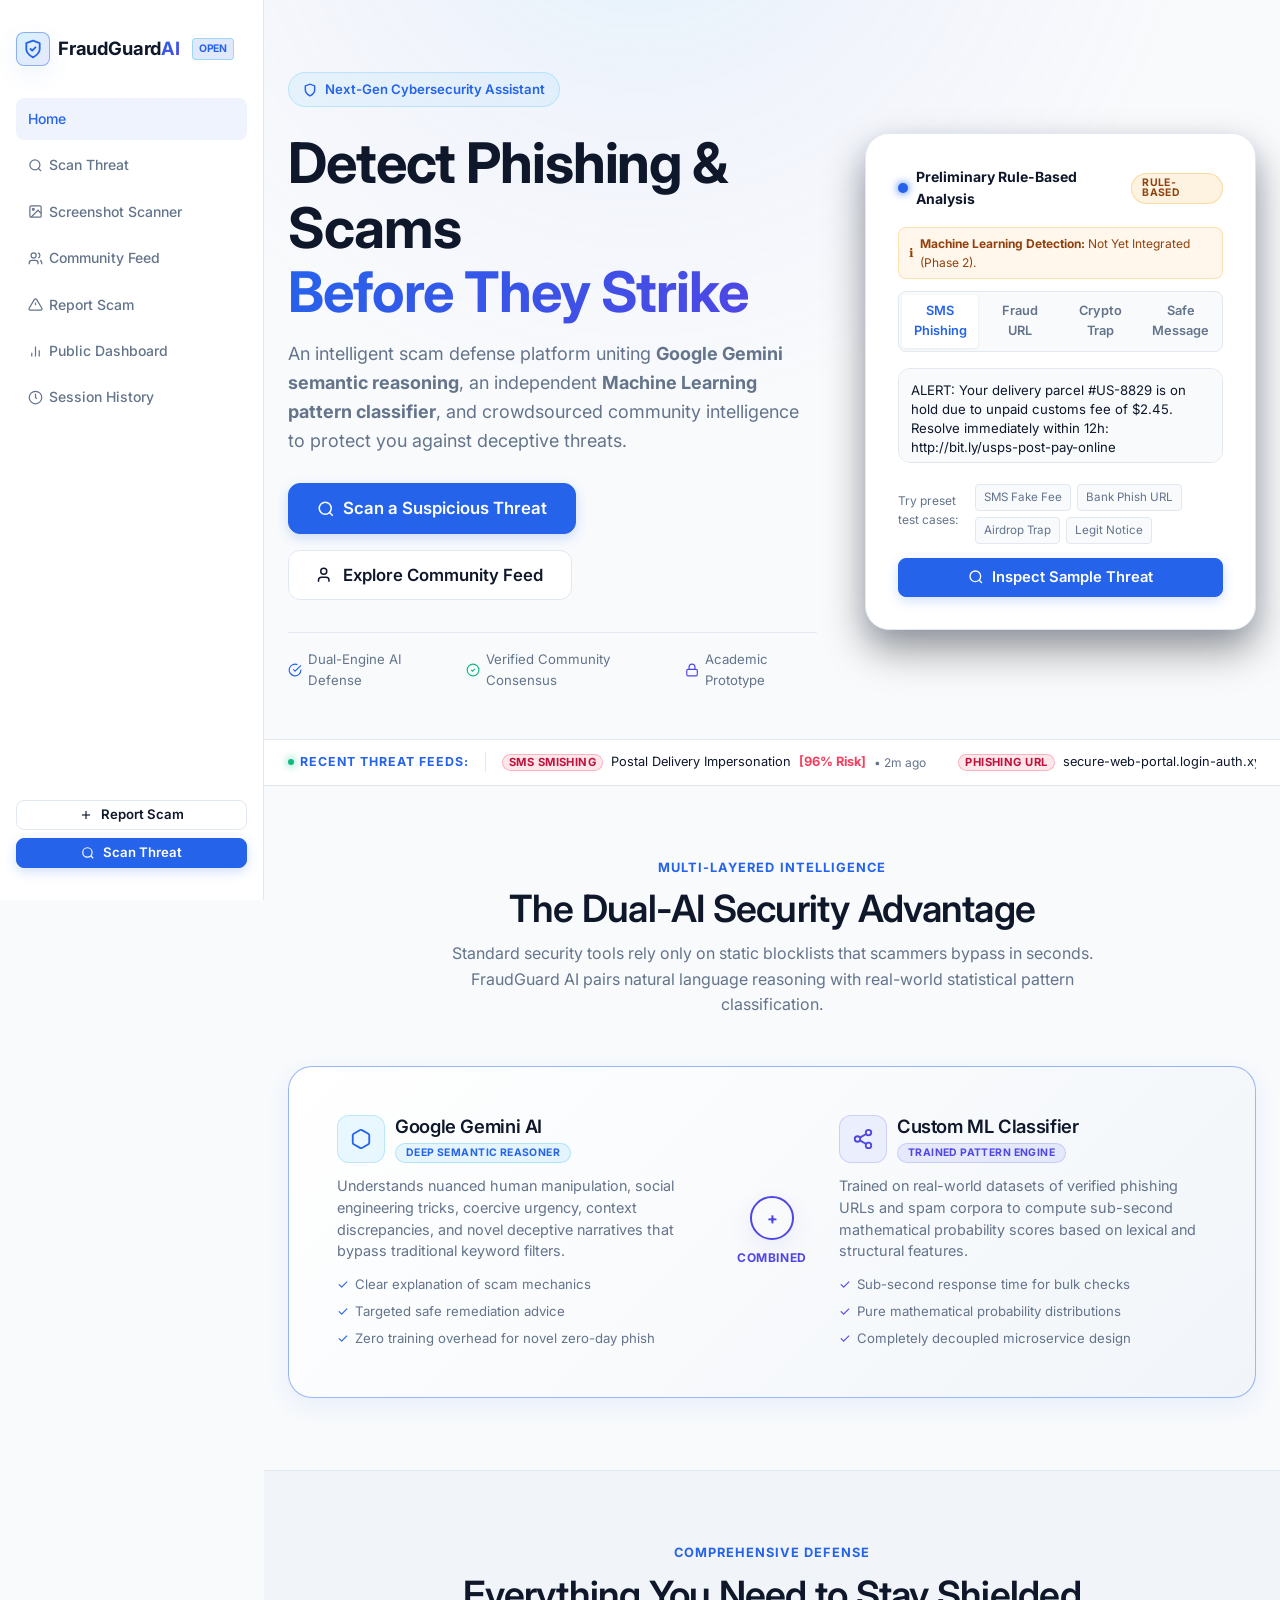
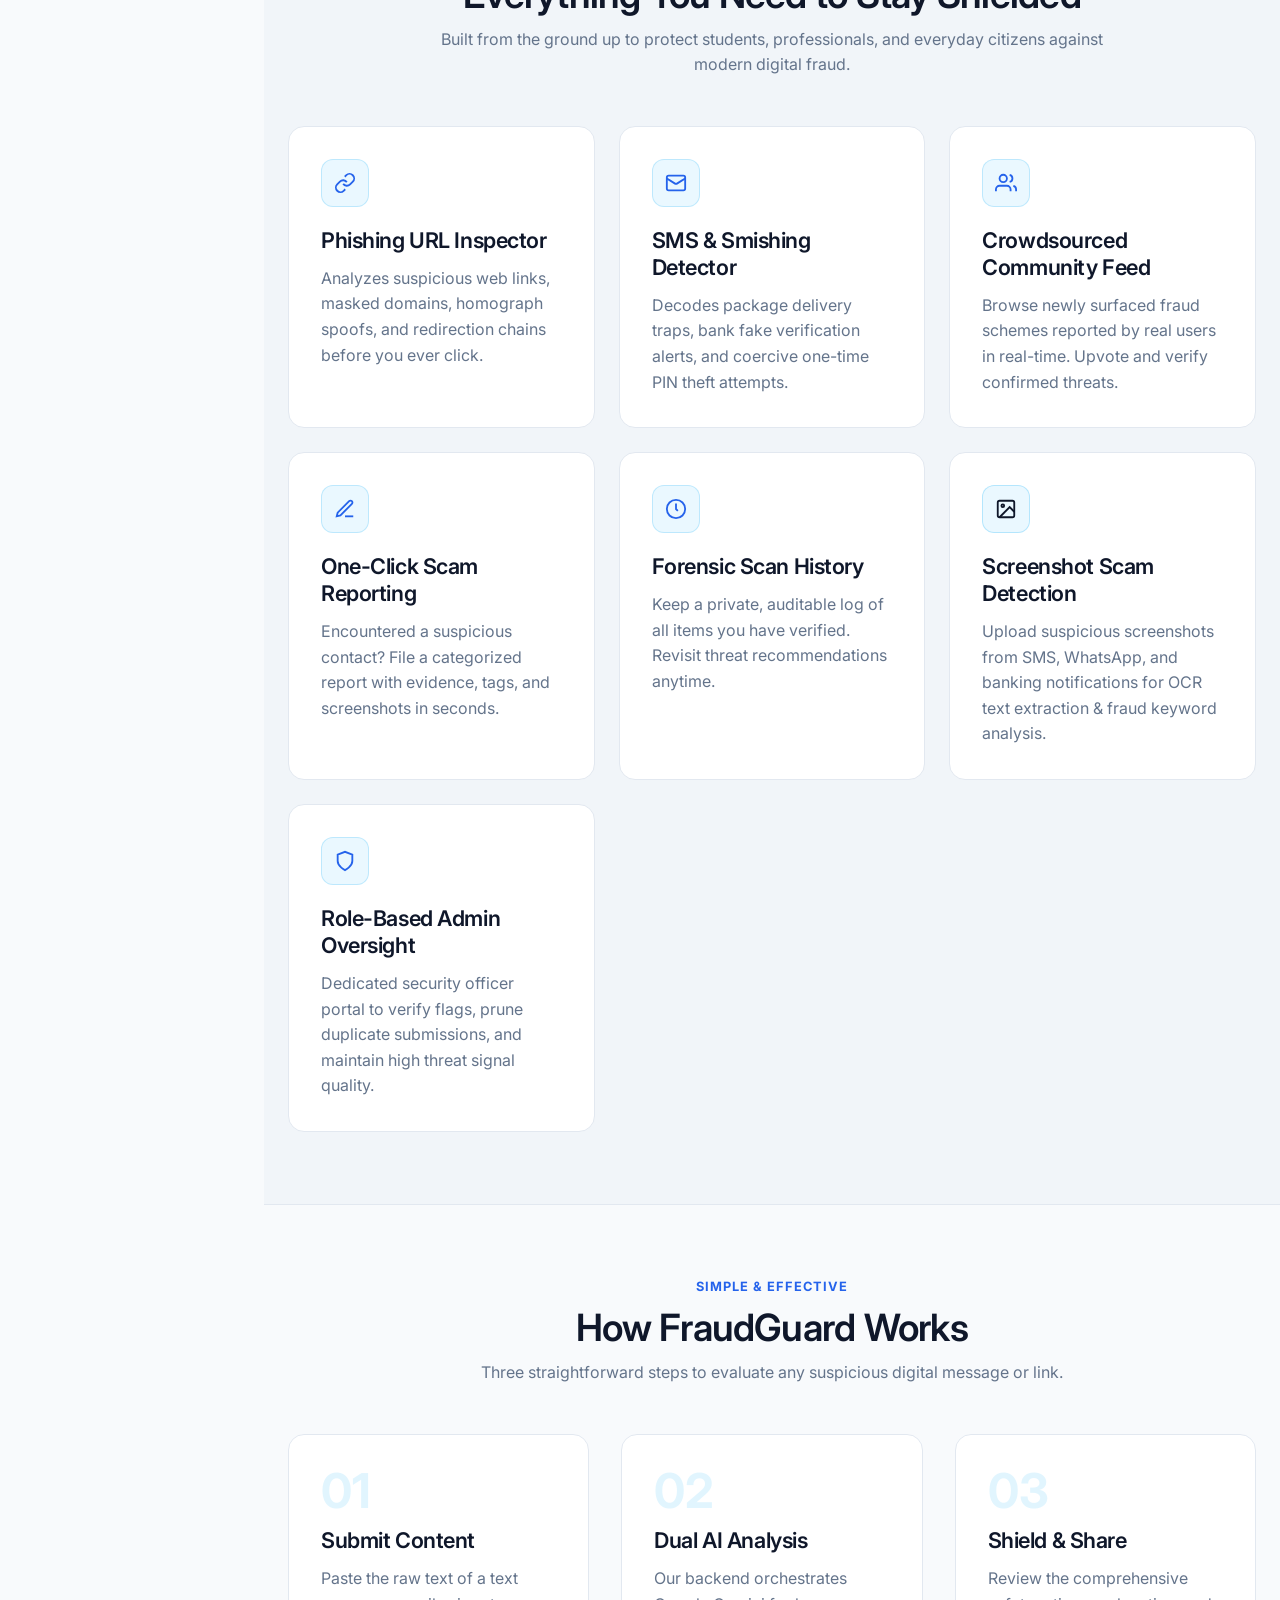
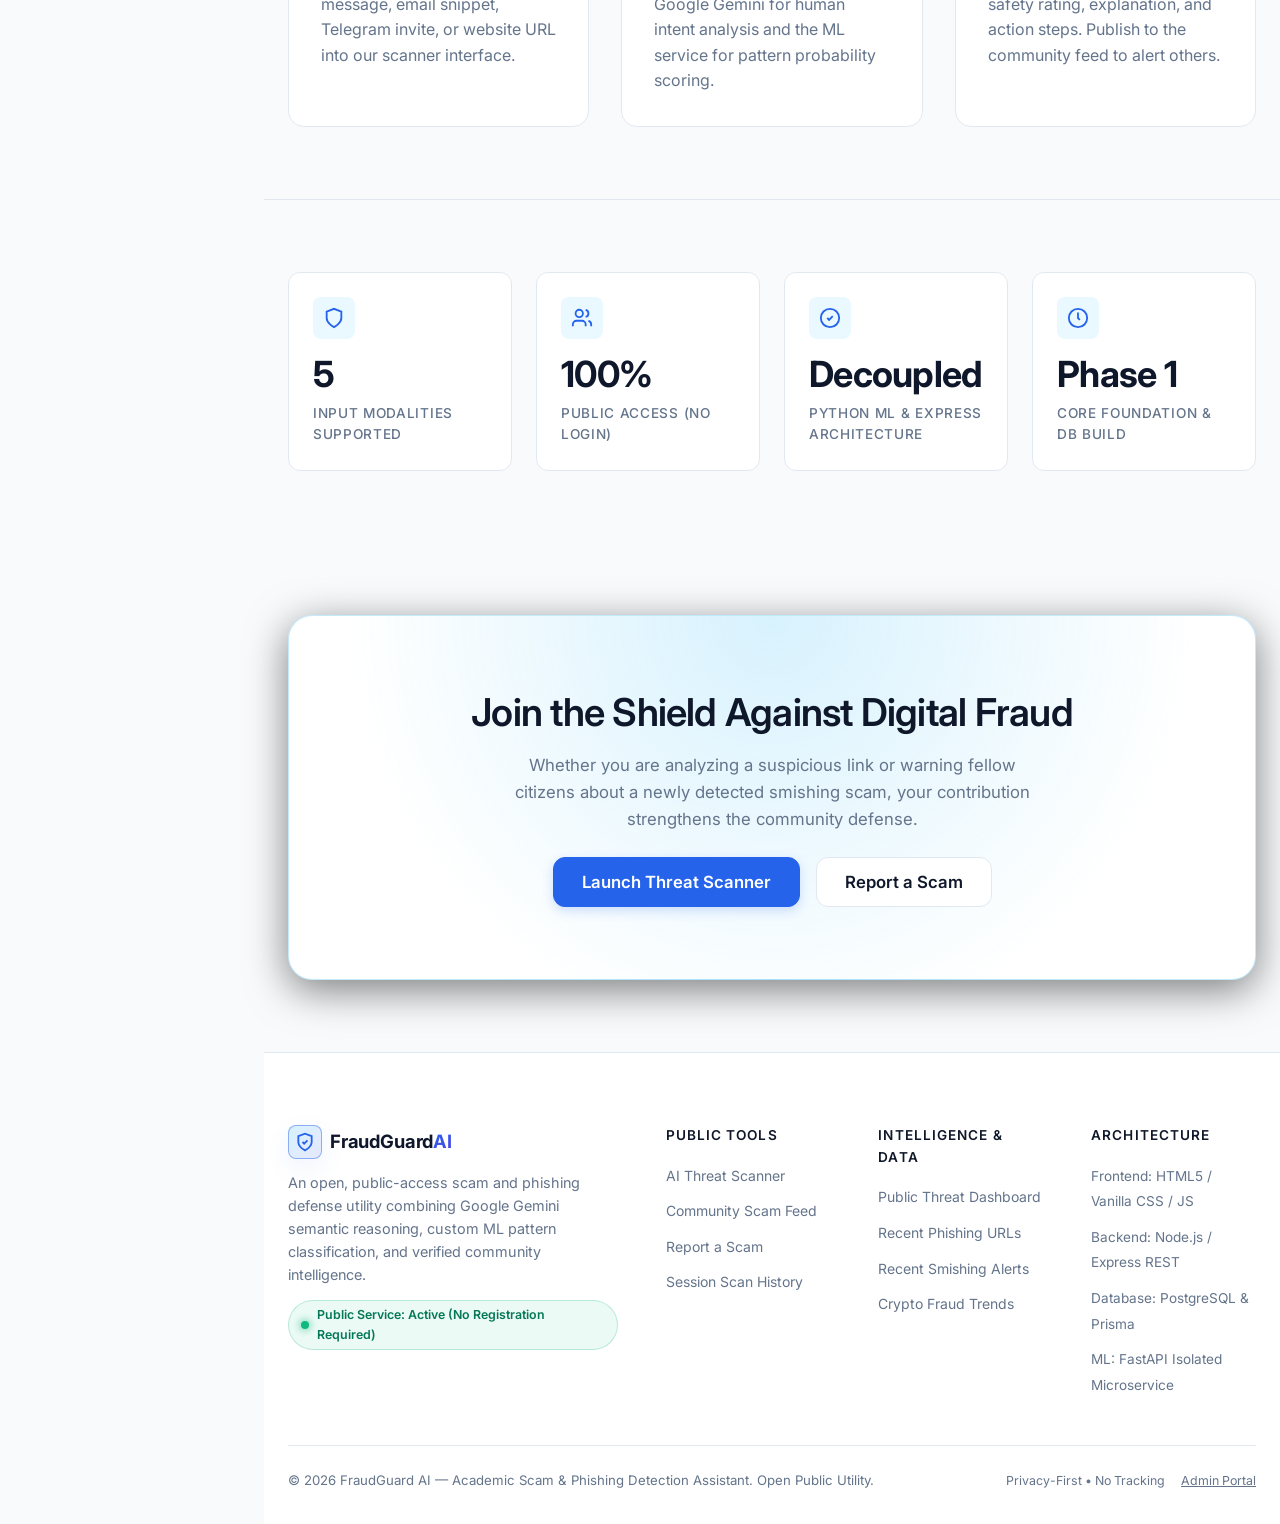
==== commit ebb147b3: "Refresh FraudGuardAI dashboard UI Co-authored-by: Copilot <223556219+Copilot@users.noreply.github.co" ====
--- a/index.html
+++ b/index.html
@@ -8,11 +8,11 @@
     content="FraudGuard AI - AI-Powered Community Scam and Phishing Detection Assistant combining Google Gemini and Machine Learning to protect users from online fraud.">
   <title>FraudGuard AI — Community Scam & Phishing Detection Assistant</title>
 
-  <!-- Google Fonts: Plus Jakarta Sans & JetBrains Mono -->
+  <!-- Google Fonts: Inter -->
   <link rel="preconnect" href="https://fonts.googleapis.com">
   <link rel="preconnect" href="https://fonts.gstatic.com" crossorigin>
   <link
-    href="https://fonts.googleapis.com/css2?family=JetBrains+Mono:wght@400;500;600&family=Plus+Jakarta+Sans:wght@300;400;500;600;700;800&display=swap"
+    href="https://fonts.googleapis.com/css2?family=Inter:wght@400;500;600;700&display=swap"
     rel="stylesheet">
 
   <!-- Core Design System & Components -->
@@ -113,7 +113,7 @@
 
           <!-- ML Not Yet Integrated Notice -->
           <div
-            style="margin-bottom: 12px; background: rgba(245, 158, 11, 0.08); border: 1px solid rgba(245, 158, 11, 0.25); border-radius: var(--radius-sm); padding: 6px 10px; font-size: 0.75rem; color: #fde68a; display: flex; align-items: center; gap: 6px;">
+            style="margin-bottom: 12px; background: rgba(245, 158, 11, 0.08); border: 1px solid rgba(245, 158, 11, 0.25); border-radius: var(--radius-sm); padding: 6px 10px; font-size: 0.75rem; color: #92400E; display: flex; align-items: center; gap: 6px;">
             <span>ℹ</span>
             <span><strong>Machine Learning Detection:</strong> Not Yet Integrated (Phase 2).</span>
           </div>
@@ -291,7 +291,7 @@
          4. CORE PLATFORM CAPABILITIES GRID
          ===================================================================== -->
     <section class="page-section"
-      style="background:rgba(15, 23, 42, 0.4); border-top:1px solid var(--border-subtle); border-bottom:1px solid var(--border-subtle);">
+      style="background:#F1F5F9; border-top:1px solid var(--border-subtle); border-bottom:1px solid var(--border-subtle);">
       <div class="app-container">
         <div class="section-header">
           <span class="section-tag">Comprehensive Defense</span>
--- a/css/variables.css
+++ b/css/variables.css
@@ -1,30 +1,30 @@
 /**
  * FraudGuard AI - Design System Variables & Tokens
- * Modern Cybersecurity & AI Aesthetics: Deep dark space canvas, neon cyan/indigo glow, crisp hierarchy.
+ * FraudGuard AI light enterprise theme.
  */
 
 :root {
   /* Color Palette - Core Canvas & Surfaces */
-  --bg-primary: #0a0e17;        /* Ultra deep slate blue */
-  --bg-secondary: #0f172a;      /* Slate navy container */
-  --bg-surface: #151f33;        /* Card surface */
-  --bg-surface-hover: #1e2c47;  /* Hover card surface */
-  --bg-glass: rgba(15, 23, 42, 0.75);
-  --bg-glass-card: rgba(21, 31, 51, 0.65);
-  --bg-glass-subtle: rgba(255, 255, 255, 0.03);
+  --bg-primary: #F8FAFC;
+  --bg-secondary: #FFFFFF;
+  --bg-surface: #FFFFFF;
+  --bg-surface-hover: #F1F5F9;
+  --bg-glass: rgba(255, 255, 255, 0.96);
+  --bg-glass-card: #FFFFFF;
+  --bg-glass-subtle: #F1F5F9;
 
   /* Borders & Dividers */
-  --border-subtle: rgba(255, 255, 255, 0.07);
-  --border-card: rgba(148, 163, 184, 0.12);
-  --border-focus: rgba(56, 189, 248, 0.6);
-  --border-glass: rgba(255, 255, 255, 0.1);
+  --border-subtle: #E2E8F0;
+  --border-card: #E2E8F0;
+  --border-focus: rgba(37, 99, 235, 0.45);
+  --border-glass: #E2E8F0;
 
   /* Primary Brand & AI Accent */
-  --primary: #38bdf8;           /* Neon Cyan */
-  --primary-glow: rgba(56, 189, 248, 0.35);
-  --primary-hover: #0284c7;
-  --secondary: #818cf8;         /* Electric Indigo */
-  --secondary-glow: rgba(129, 140, 248, 0.35);
+  --primary: #2563EB;
+  --primary-glow: rgba(37, 99, 235, 0.14);
+  --primary-hover: #1D4ED8;
+  --secondary: #4F46E5;
+  --secondary-glow: rgba(79, 70, 229, 0.14);
   --accent-purple: #c084fc;      /* AI Magenta / Purple */
 
   /* Semantic Status Colors */
@@ -47,14 +47,14 @@
   --info-bg: rgba(14, 165, 233, 0.12);
 
   /* Typography Colors */
-  --text-main: #f8fafc;         /* Bright high-contrast white */
-  --text-muted: #94a3b8;        /* Soft secondary slate */
-  --text-dim: #64748b;          /* Low priority tertiary slate */
-  --text-inverse: #090d16;
+  --text-main: #0F172A;
+  --text-muted: #64748B;
+  --text-dim: #64748B;
+  --text-inverse: #FFFFFF;
 
   /* Typography Families */
-  --font-sans: 'Plus Jakarta Sans', -apple-system, BlinkMacSystemFont, 'Segoe UI', Roboto, Oxygen, Ubuntu, Cantarell, sans-serif;
-  --font-mono: 'JetBrains Mono', 'Fira Code', Menlo, Monaco, Consolas, monospace;
+  --font-sans: 'Inter', -apple-system, BlinkMacSystemFont, 'Segoe UI', Roboto, Oxygen, Ubuntu, Cantarell, sans-serif;
+  --font-mono: 'Inter', -apple-system, BlinkMacSystemFont, 'Segoe UI', sans-serif;
 
   /* Spacing Scale */
   --space-2xs: 0.25rem;  /* 4px */
@@ -75,12 +75,12 @@
   --radius-full: 9999px;
 
   /* Shadows & Glows */
-  --shadow-sm: 0 2px 4px rgba(0, 0, 0, 0.25);
-  --shadow-md: 0 4px 12px rgba(0, 0, 0, 0.35);
-  --shadow-lg: 0 10px 25px -5px rgba(0, 0, 0, 0.5);
-  --shadow-glow-cyan: 0 0 25px rgba(56, 189, 248, 0.2);
-  --shadow-glow-indigo: 0 0 30px rgba(129, 140, 248, 0.2);
-  --shadow-glow-danger: 0 0 25px rgba(244, 63, 94, 0.25);
+  --shadow-sm: 0 1px 3px rgba(15, 23, 42, 0.08);
+  --shadow-md: 0 4px 12px rgba(15, 23, 42, 0.08);
+  --shadow-lg: 0 10px 25px -5px rgba(15, 23, 42, 0.14);
+  --shadow-glow-cyan: 0 8px 24px rgba(37, 99, 235, 0.08);
+  --shadow-glow-indigo: 0 8px 24px rgba(79, 70, 229, 0.08);
+  --shadow-glow-danger: 0 0 25px rgba(244, 63, 94, 0.15);
 
   /* Transitions */
   --transition-fast: 150ms cubic-bezier(0.4, 0, 0.2, 1);
@@ -89,5 +89,6 @@
 
   /* Container Max Width */
   --max-width: 1240px;
-  --header-height: 72px;
+  --header-height: 100vh;
+  --sidebar-width: 264px;
 }
--- a/css/base.css
+++ b/css/base.css
@@ -2,7 +2,7 @@
  * FraudGuard AI - Base Styles & Typography Reset
  */
 
-@import url('https://fonts.googleapis.com/css2?family=JetBrains+Mono:wght@400;500;600&family=Plus+Jakarta+Sans:wght@300;400;500;600;700;800&display=swap');
+@import url('https://fonts.googleapis.com/css2?family=Inter:wght@400;500;600;700&display=swap');
 
 *, *::before, *::after {
   box-sizing: border-box;
@@ -13,7 +13,7 @@
 html {
   font-size: 16px;
   scroll-behavior: smooth;
-  color-scheme: dark;
+  color-scheme: light;
 }
 
 body {
@@ -45,7 +45,7 @@
 
 /* Typography elements */
 h1, h2, h3, h4, h5, h6 {
-  font-weight: 700;
+  font-weight: 600;
   line-height: 1.25;
   color: var(--text-main);
   letter-spacing: -0.02em;
@@ -53,7 +53,7 @@
 
 h1 {
   font-size: clamp(2.25rem, 4vw + 1rem, 3.5rem);
-  font-weight: 800;
+  font-weight: 700;
 }
 
 h2 {
@@ -110,12 +110,12 @@
 }
 
 ::-webkit-scrollbar-thumb {
-  background: #1e293b;
+  background: #CBD5E1;
   border-radius: var(--radius-full);
 }
 
 ::-webkit-scrollbar-thumb:hover {
-  background: #334155;
+  background: #94A3B8;
 }
 
 /* Main Layout & Containers */
@@ -132,6 +132,11 @@
   flex: 1;
   display: flex;
   flex-direction: column;
+  margin-left: var(--sidebar-width);
+}
+
+.site-footer {
+  margin-left: var(--sidebar-width);
 }
 
 .page-section {
@@ -141,7 +146,7 @@
 
 /* Text Gradient Utilities */
 .gradient-text-cyan {
-  background: linear-gradient(135deg, #38bdf8 0%, #818cf8 100%);
+  background: linear-gradient(135deg, #2563EB 0%, #4F46E5 100%);
   -webkit-background-clip: text;
   -webkit-text-fill-color: transparent;
 }
--- a/css/components.css
+++ b/css/components.css
@@ -6,23 +6,31 @@
    1. NAVIGATION BAR
    ========================================================================== */
 .site-header {
-  position: sticky;
+  position: fixed;
   top: 0;
-  height: var(--header-height);
-  background: var(--bg-glass);
-  backdrop-filter: blur(16px);
-  -webkit-backdrop-filter: blur(16px);
-  border-bottom: 1px solid var(--border-subtle);
+  left: 0;
+  width: var(--sidebar-width);
+  height: 100vh;
+  height: 100dvh;
+  background: var(--bg-secondary);
+  border-right: 1px solid var(--border-subtle);
   z-index: 1000;
   display: flex;
   align-items: center;
+  overflow-y: auto;
 }
 
 .header-inner {
   display: flex;
-  align-items: center;
-  justify-content: space-between;
+  align-items: stretch;
+  justify-content: flex-start;
+  flex-direction: column;
+  gap: var(--space-xl);
   width: 100%;
+  min-height: 100%;
+  max-width: none;
+  margin: 0;
+  padding: var(--space-xl) var(--space-md);
 }
 
 .brand-logo {
@@ -30,8 +38,8 @@
   align-items: center;
   gap: var(--space-xs);
   text-decoration: none;
-  font-size: 1.25rem;
-  font-weight: 800;
+  font-size: 1.15rem;
+  font-weight: 700;
   color: var(--text-main);
   letter-spacing: -0.01em;
 }
@@ -63,17 +71,18 @@
 
 .nav-links {
   display: flex;
-  align-items: center;
+  align-items: stretch;
+  flex-direction: column;
   list-style: none;
-  gap: var(--space-xs);
+  gap: 4px;
 }
 
 .nav-link {
-  display: inline-flex;
+  display: flex;
   align-items: center;
   gap: 6px;
-  padding: 8px 14px;
-  font-size: 0.925rem;
+  padding: 10px 12px;
+  font-size: 0.875rem;
   font-weight: 500;
   color: var(--text-muted);
   border-radius: var(--radius-sm);
@@ -87,14 +96,16 @@
 
 .nav-link.active {
   color: var(--primary);
-  background: rgba(56, 189, 248, 0.08);
-  font-weight: 600;
+  background: rgba(37, 99, 235, 0.08);
+  font-weight: 500;
 }
 
 .nav-actions {
   display: flex;
-  align-items: center;
-  gap: var(--space-sm);
+  flex-direction: column;
+  align-items: stretch;
+  gap: var(--space-xs);
+  margin-top: auto;
 }
 
 .mobile-menu-btn {
@@ -135,17 +146,17 @@
 }
 
 .btn-primary {
-  background: linear-gradient(135deg, #0284c7 0%, #38bdf8 100%);
-  color: #04121e;
-  box-shadow: 0 4px 15px rgba(56, 189, 248, 0.35);
-  border: 1px solid rgba(255, 255, 255, 0.2);
+  background: var(--primary);
+  color: #FFFFFF;
+  box-shadow: 0 4px 12px rgba(37, 99, 235, 0.2);
+  border: 1px solid var(--primary);
 }
 
 .btn-primary:hover {
-  background: linear-gradient(135deg, #0369a1 0%, #0284c7 100%);
+  background: var(--primary-hover);
   color: #ffffff;
   transform: translateY(-2px);
-  box-shadow: 0 6px 20px rgba(56, 189, 248, 0.5);
+  box-shadow: 0 6px 20px rgba(37, 99, 235, 0.25);
 }
 
 .btn-secondary {
@@ -168,7 +179,7 @@
 
 .btn-outline:hover {
   background: rgba(56, 189, 248, 0.1);
-  color: #fff;
+  color: var(--primary-hover);
   border-color: var(--primary);
 }
 
@@ -192,7 +203,7 @@
 }
 
 .btn-glass:hover {
-  background: rgba(255, 255, 255, 0.08);
+  background: #F1F5F9;
   border-color: var(--border-card);
 }
 
@@ -233,7 +244,7 @@
 
 .card-title {
   font-size: 1.25rem;
-  font-weight: 700;
+  font-weight: 600;
   display: flex;
   align-items: center;
   gap: 8px;
@@ -269,28 +280,28 @@
 
 .badge-danger {
   background: var(--danger-bg);
-  color: #fda4af;
+  color: #BE123C;
   border: 1px solid var(--danger-border);
 }
 .badge-danger .badge-dot { background: var(--danger); box-shadow: 0 0 6px var(--danger); }
 
 .badge-warning {
   background: var(--warning-bg);
-  color: #fde68a;
+  color: #92400E;
   border: 1px solid var(--warning-border);
 }
 .badge-warning .badge-dot { background: var(--warning); box-shadow: 0 0 6px var(--warning); }
 
 .badge-success {
   background: var(--success-bg);
-  color: #a7f3d0;
+  color: #047857;
   border: 1px solid var(--success-border);
 }
 .badge-success .badge-dot { background: var(--success); box-shadow: 0 0 6px var(--success); }
 
 .badge-info {
   background: var(--info-bg);
-  color: #bae6fd;
+  color: #0369A1;
   border: 1px solid rgba(14, 165, 233, 0.3);
 }
 .badge-info .badge-dot { background: var(--info); box-shadow: 0 0 6px var(--info); }
@@ -336,7 +347,7 @@
 
 .stat-value {
   font-size: 2.25rem;
-  font-weight: 800;
+  font-weight: 700;
   color: var(--text-main);
   letter-spacing: -0.02em;
   line-height: 1.1;
@@ -371,7 +382,7 @@
 
 .form-input, .form-textarea, .form-select {
   width: 100%;
-  background: rgba(15, 23, 42, 0.8);
+  background: #FFFFFF;
   border: 1px solid var(--border-card);
   border-radius: var(--radius-sm);
   padding: 12px 16px;
@@ -443,7 +454,7 @@
 
 .toast-title {
   font-size: 0.9rem;
-  font-weight: 700;
+  font-weight: 600;
   color: var(--text-main);
   margin-bottom: 2px;
 }
@@ -480,7 +491,7 @@
    8. FOOTER
    ========================================================================== */
 .site-footer {
-  background: #070a10;
+  background: #FFFFFF;
   border-top: 1px solid var(--border-subtle);
   padding: var(--space-3xl) 0 var(--space-xl);
   margin-top: auto;
@@ -507,7 +518,7 @@
   letter-spacing: 0.08em;
   color: var(--text-main);
   margin-bottom: var(--space-md);
-  font-weight: 700;
+  font-weight: 600;
 }
 
 .footer-links {
@@ -548,7 +559,7 @@
   background: rgba(16, 185, 129, 0.08);
   border: 1px solid rgba(16, 185, 129, 0.25);
   border-radius: var(--radius-full);
-  color: #6ee7b7;
+  color: #047857;
   font-size: 0.775rem;
   font-weight: 600;
 }
@@ -579,11 +590,42 @@
 }
 
 @media (max-width: 768px) {
-  .nav-links, .nav-actions .btn {
-    display: none;
-  }
-  .mobile-menu-btn {
-    display: block;
+  .site-header {
+    position: static;
+    width: 100%;
+    height: auto;
+    overflow: visible;
+    border-right: 0;
+    border-bottom: 1px solid var(--border-subtle);
+  }
+  .header-inner {
+    gap: var(--space-md);
+    padding: var(--space-md);
+    min-height: 0;
+  }
+  .header-inner nav {
+    width: 100%;
+    overflow-x: auto;
+  }
+  .nav-links {
+    flex-direction: row;
+    width: max-content;
+    min-width: 100%;
+    padding-bottom: 4px;
+  }
+  .nav-link {
+    white-space: nowrap;
+  }
+  .nav-actions {
+    flex-direction: row;
+    margin-top: 0;
+  }
+  .nav-actions .btn {
+    flex: 1;
+  }
+  .main-content,
+  .site-footer {
+    margin-left: 0;
   }
   .footer-grid {
     grid-template-columns: 1fr;
--- a/css/home.css
+++ b/css/home.css
@@ -147,7 +147,7 @@
 .preset-chip {
   font-size: 0.725rem;
   padding: 3px 8px;
-  background: rgba(255, 255, 255, 0.05);
+  background: #F8FAFC;
   border: 1px solid var(--border-subtle);
   border-radius: var(--radius-xs);
   color: var(--text-muted);
@@ -156,7 +156,7 @@
 }
 
 .preset-chip:hover {
-  background: rgba(56, 189, 248, 0.15);
+  background: rgba(37, 99, 235, 0.1);
   color: var(--primary);
   border-color: rgba(56, 189, 248, 0.3);
 }
@@ -164,7 +164,7 @@
 .demo-result-panel {
   margin-top: var(--space-md);
   padding: 14px;
-  background: rgba(15, 23, 42, 0.6);
+  background: #F8FAFC;
   border: 1px solid var(--border-subtle);
   border-radius: var(--radius-md);
   display: flex;
@@ -181,7 +181,7 @@
 .demo-score-meter {
   height: 8px;
   width: 100%;
-  background: rgba(255, 255, 255, 0.08);
+  background: #E2E8F0;
   border-radius: var(--radius-full);
   overflow: hidden;
   position: relative;
@@ -196,7 +196,7 @@
 
 /* Live Threat Ticker */
 .threat-ticker-bar {
-  background: #070c16;
+  background: #FFFFFF;
   border-top: 1px solid var(--border-subtle);
   border-bottom: 1px solid var(--border-subtle);
   padding: 12px 0;
@@ -298,7 +298,7 @@
 
 /* Dual Engine Showcase */
 .dual-engine-box {
-  background: linear-gradient(135deg, rgba(15, 23, 42, 0.85), rgba(30, 41, 59, 0.7));
+  background: linear-gradient(135deg, #FFFFFF, #F1F5F9);
   border: 1px solid var(--border-focus);
   border-radius: var(--radius-xl);
   padding: var(--space-2xl);
@@ -333,7 +333,7 @@
   display: flex;
   align-items: center;
   justify-content: center;
-  font-weight: 800;
+  font-weight: 700;
   color: var(--secondary);
   box-shadow: var(--shadow-glow-indigo);
 }
@@ -359,7 +359,7 @@
 
 .step-number {
   font-size: 3rem;
-  font-weight: 800;
+  font-weight: 700;
   line-height: 1;
   color: rgba(56, 189, 248, 0.15);
   font-family: var(--font-mono);
